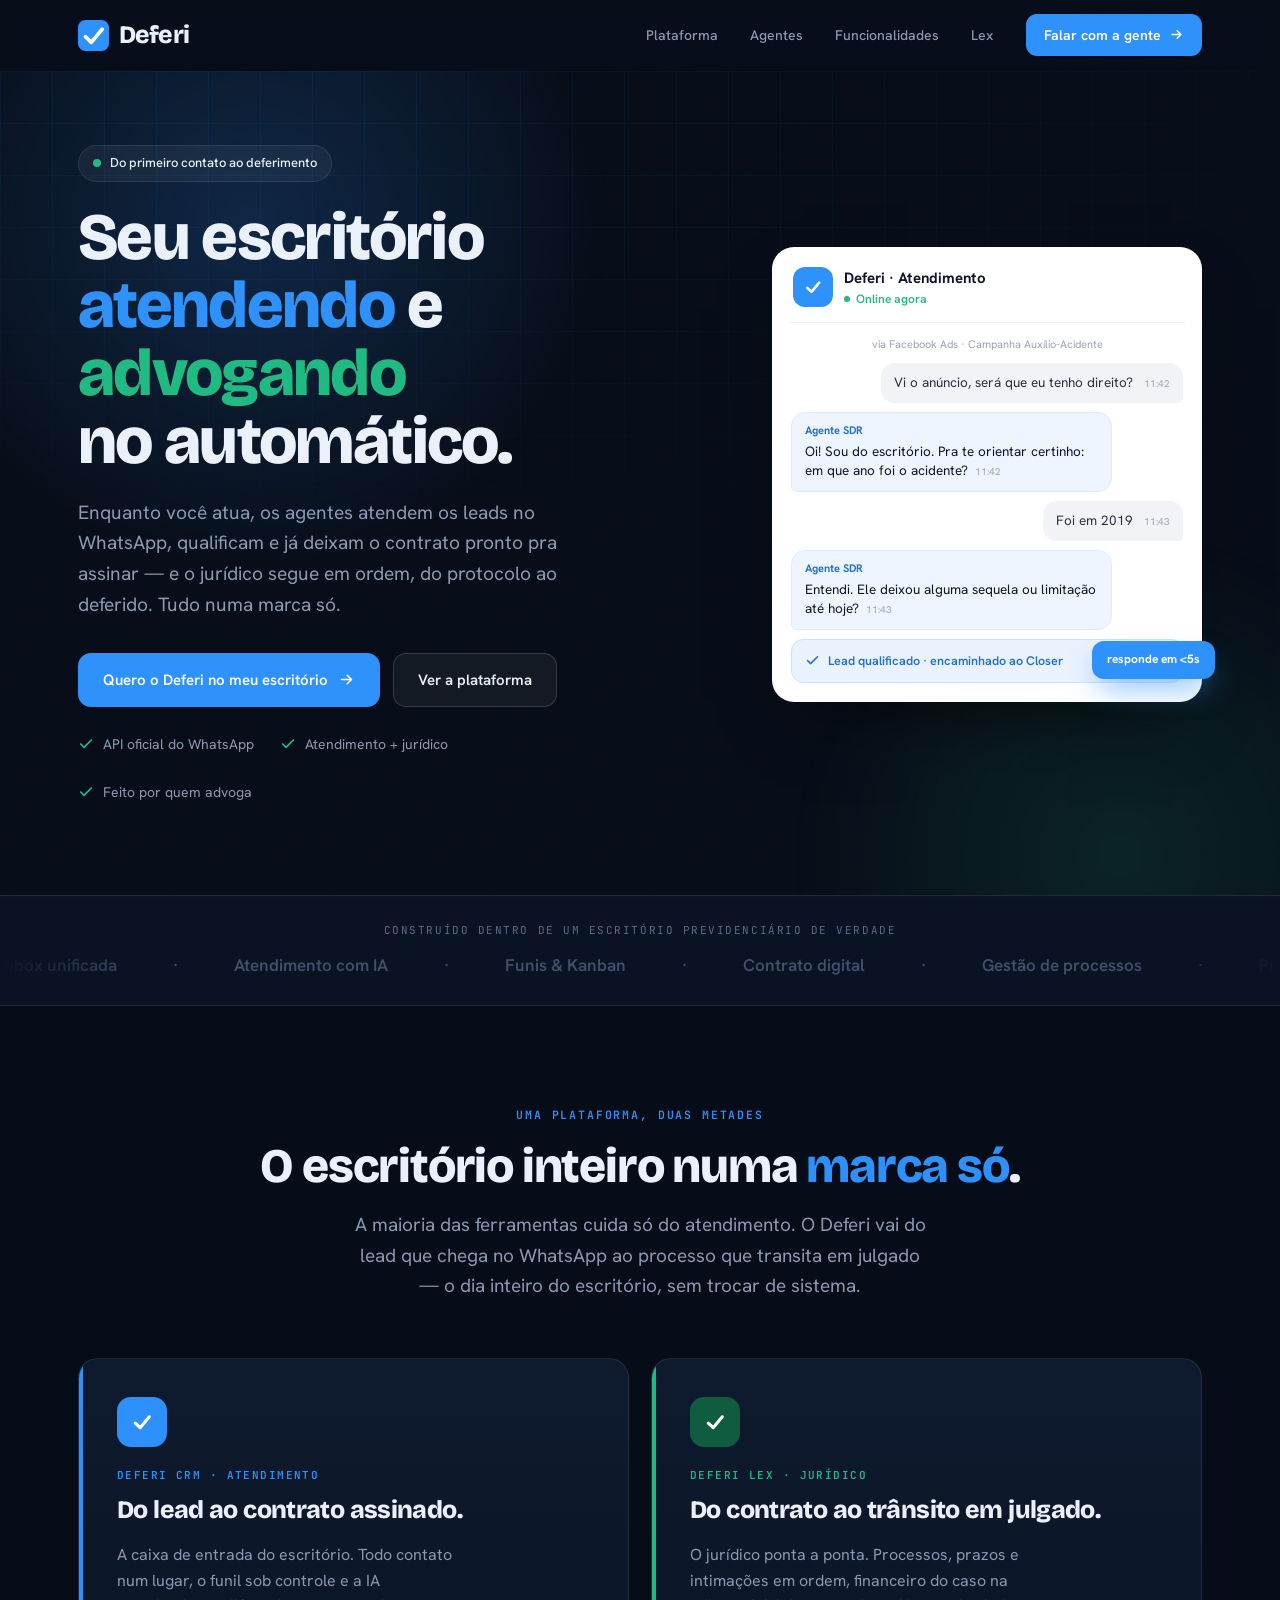
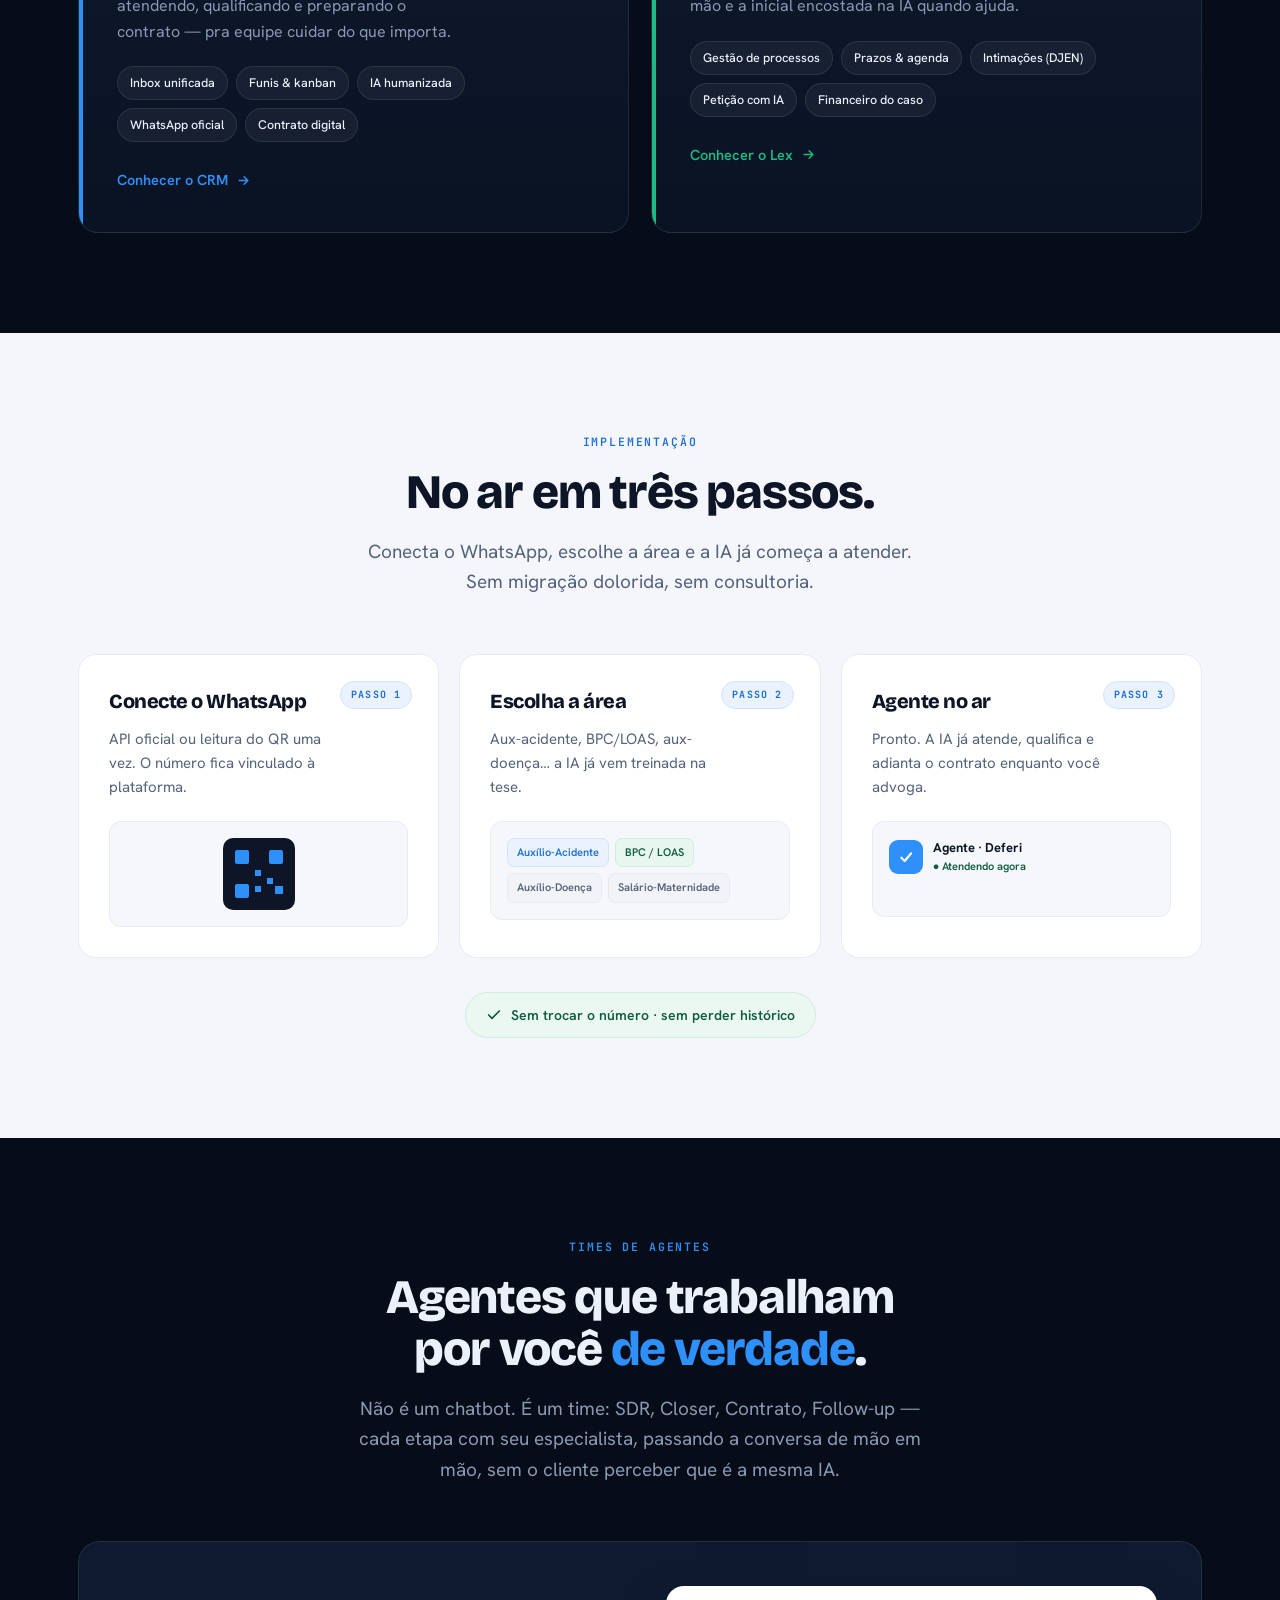
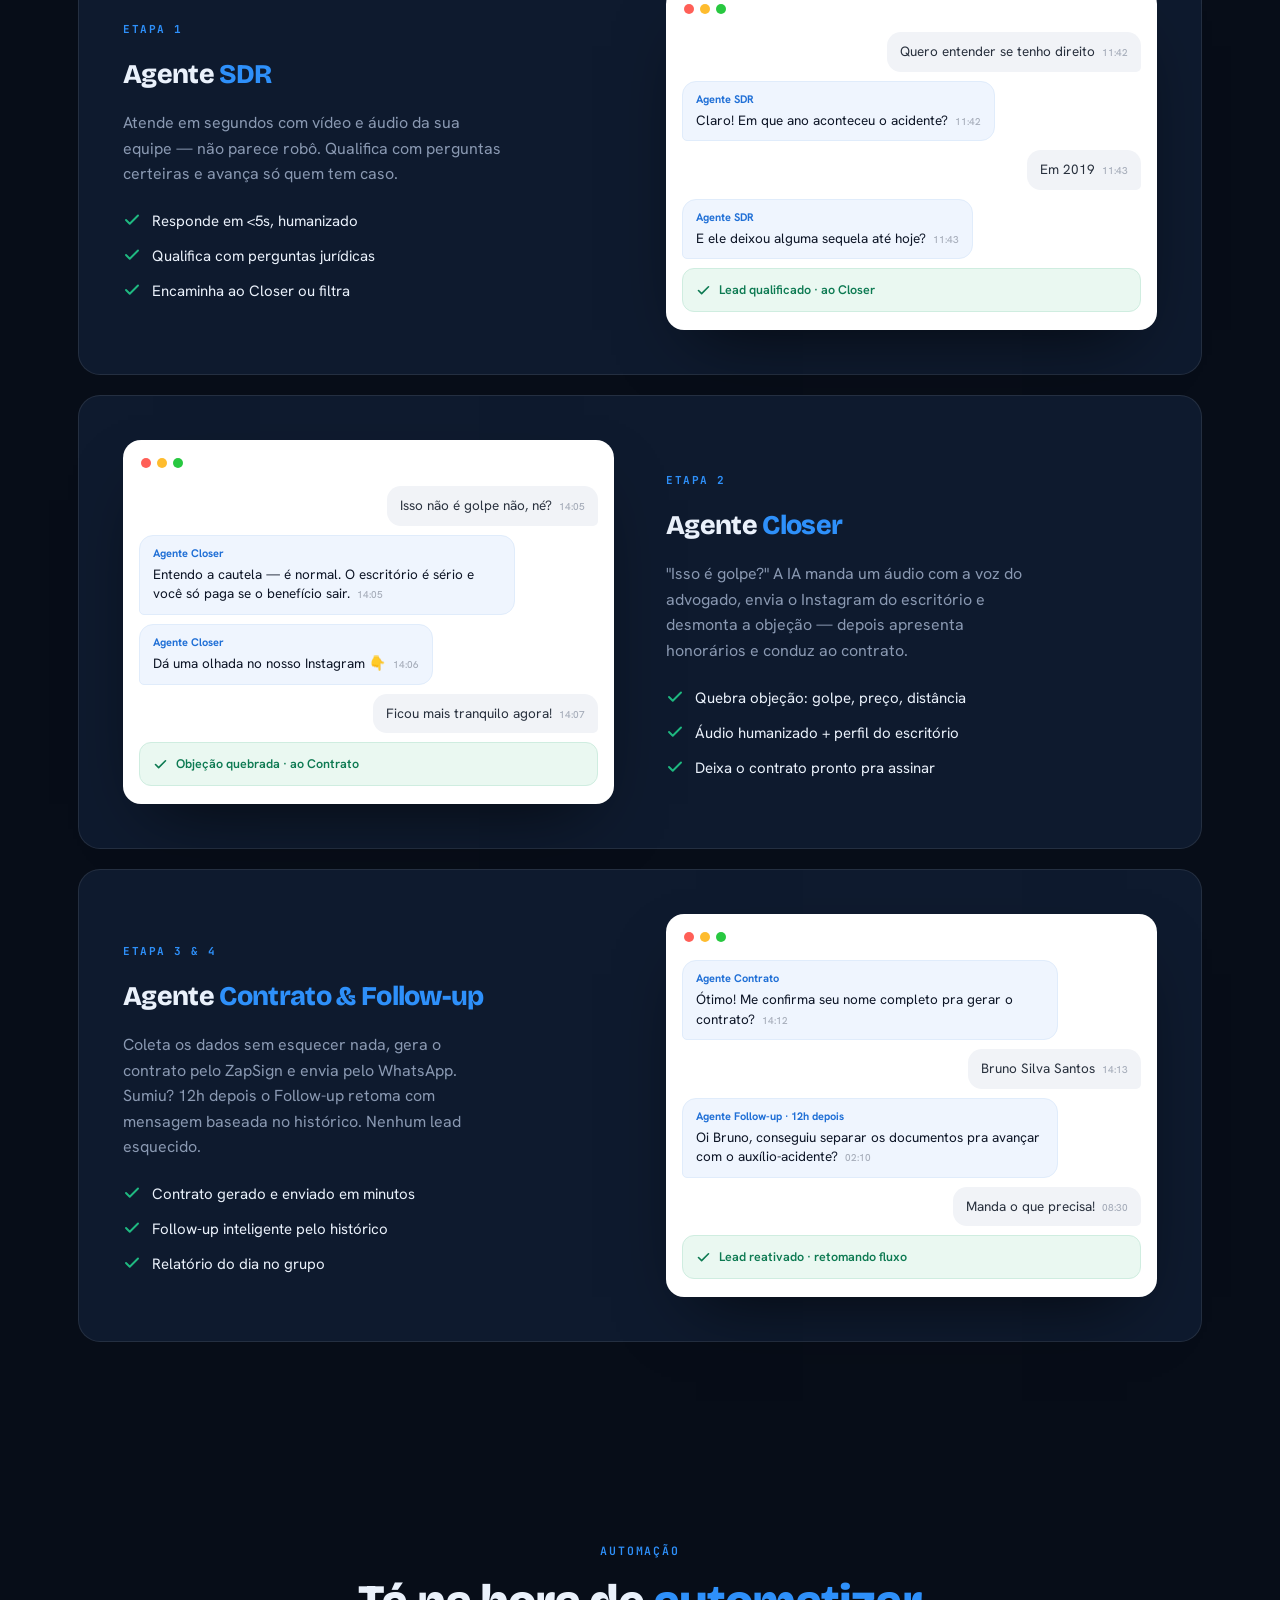
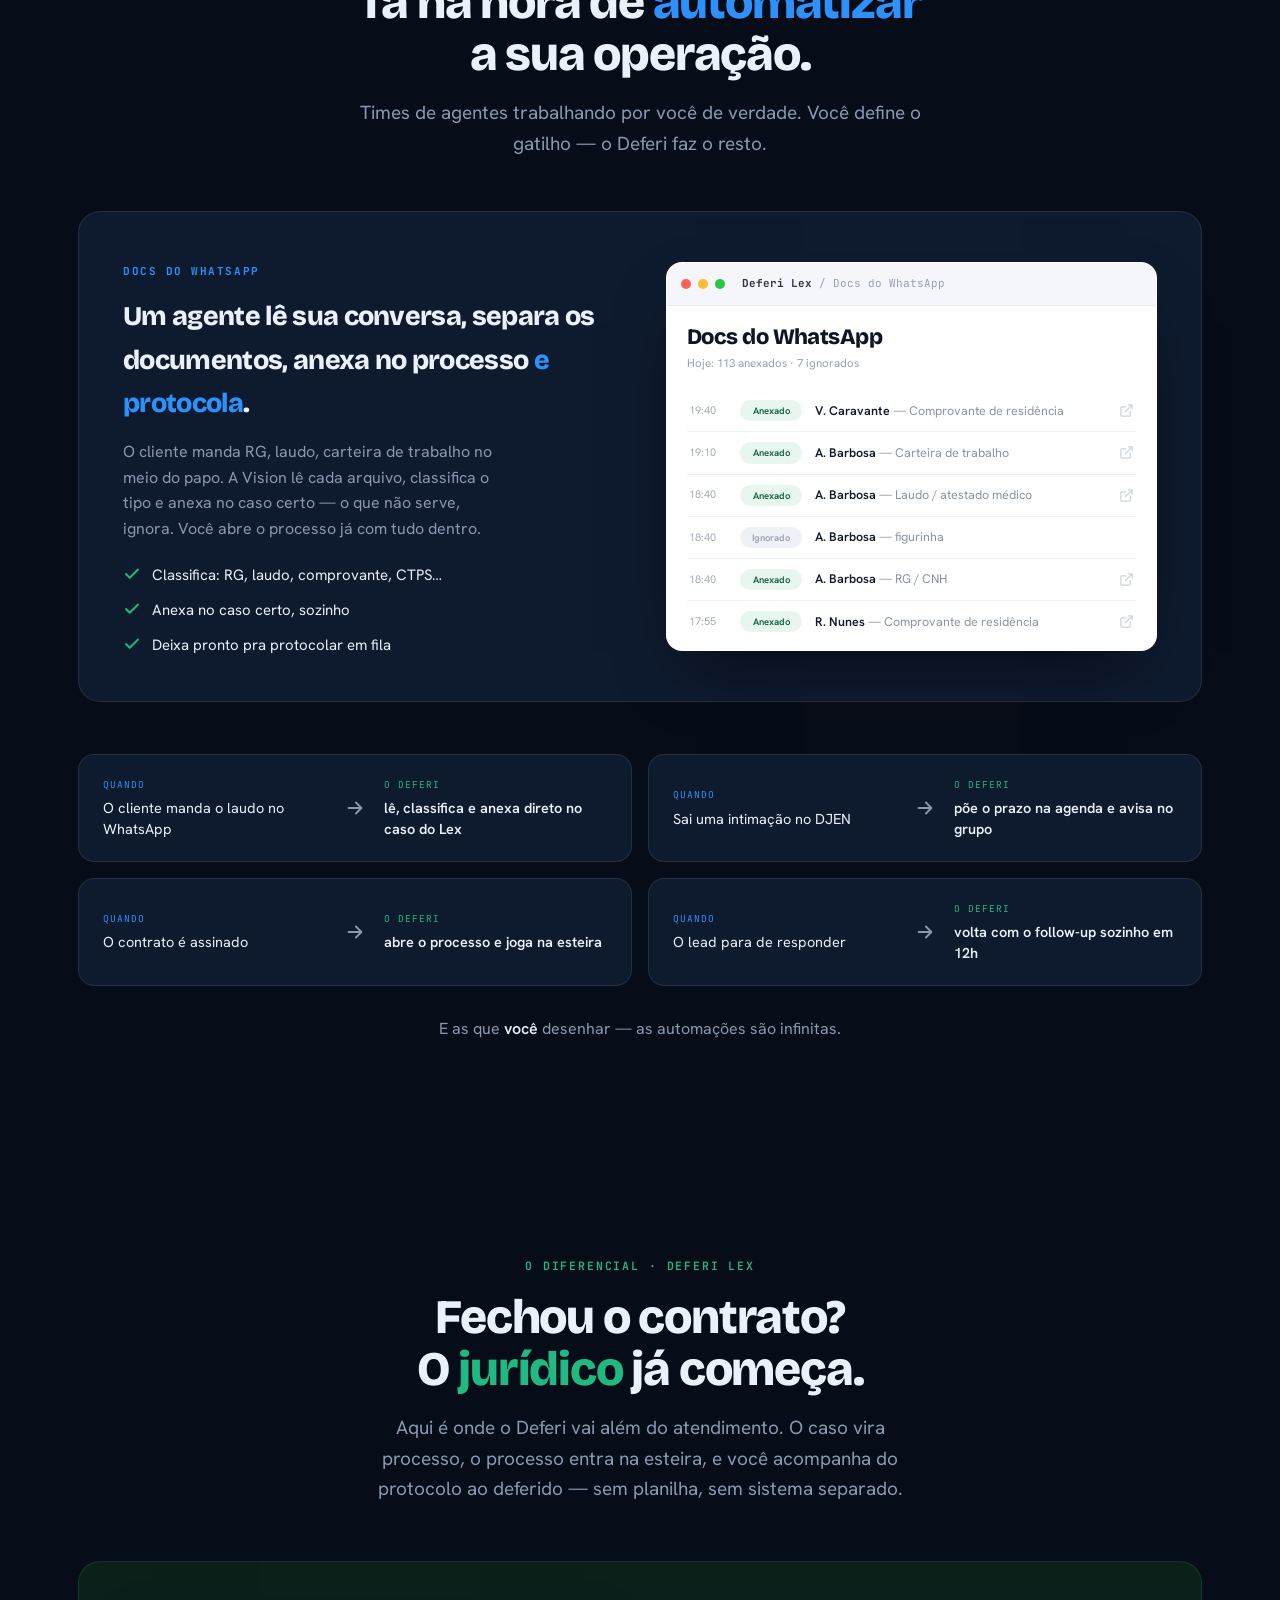
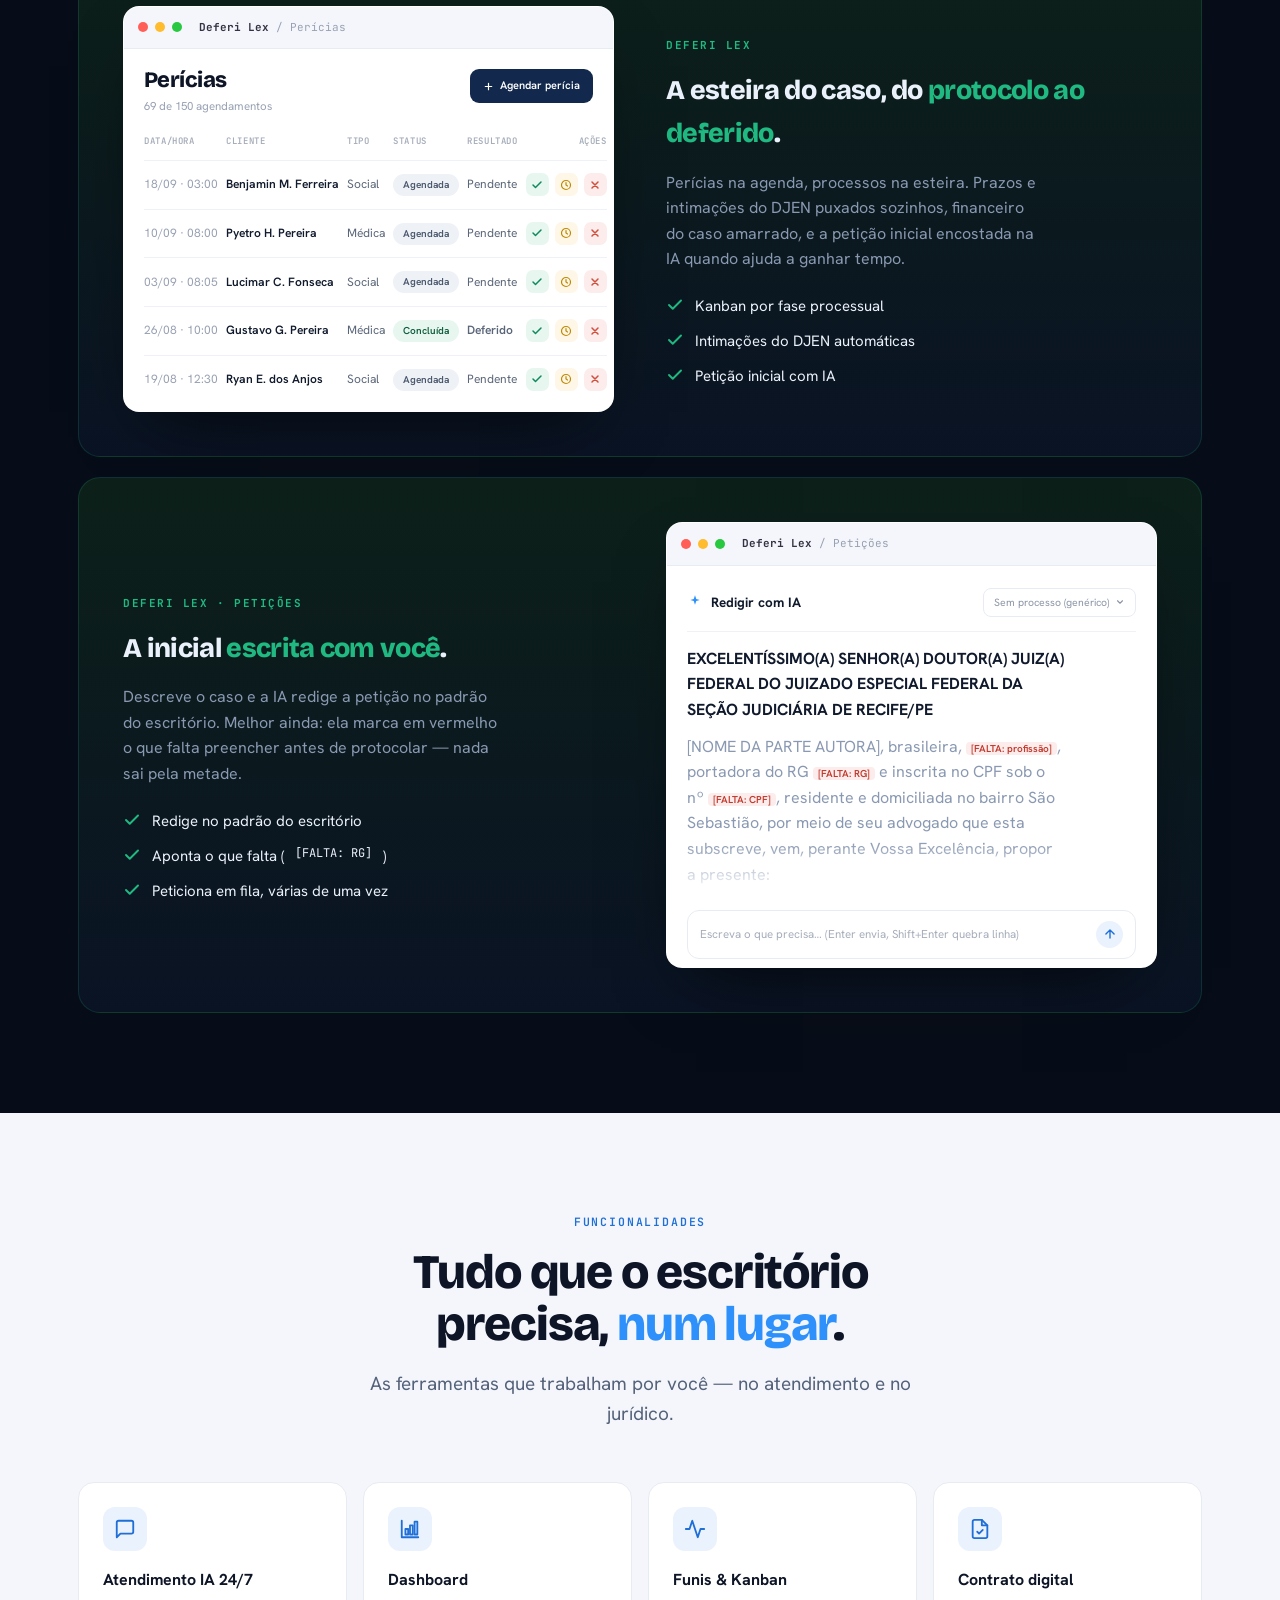
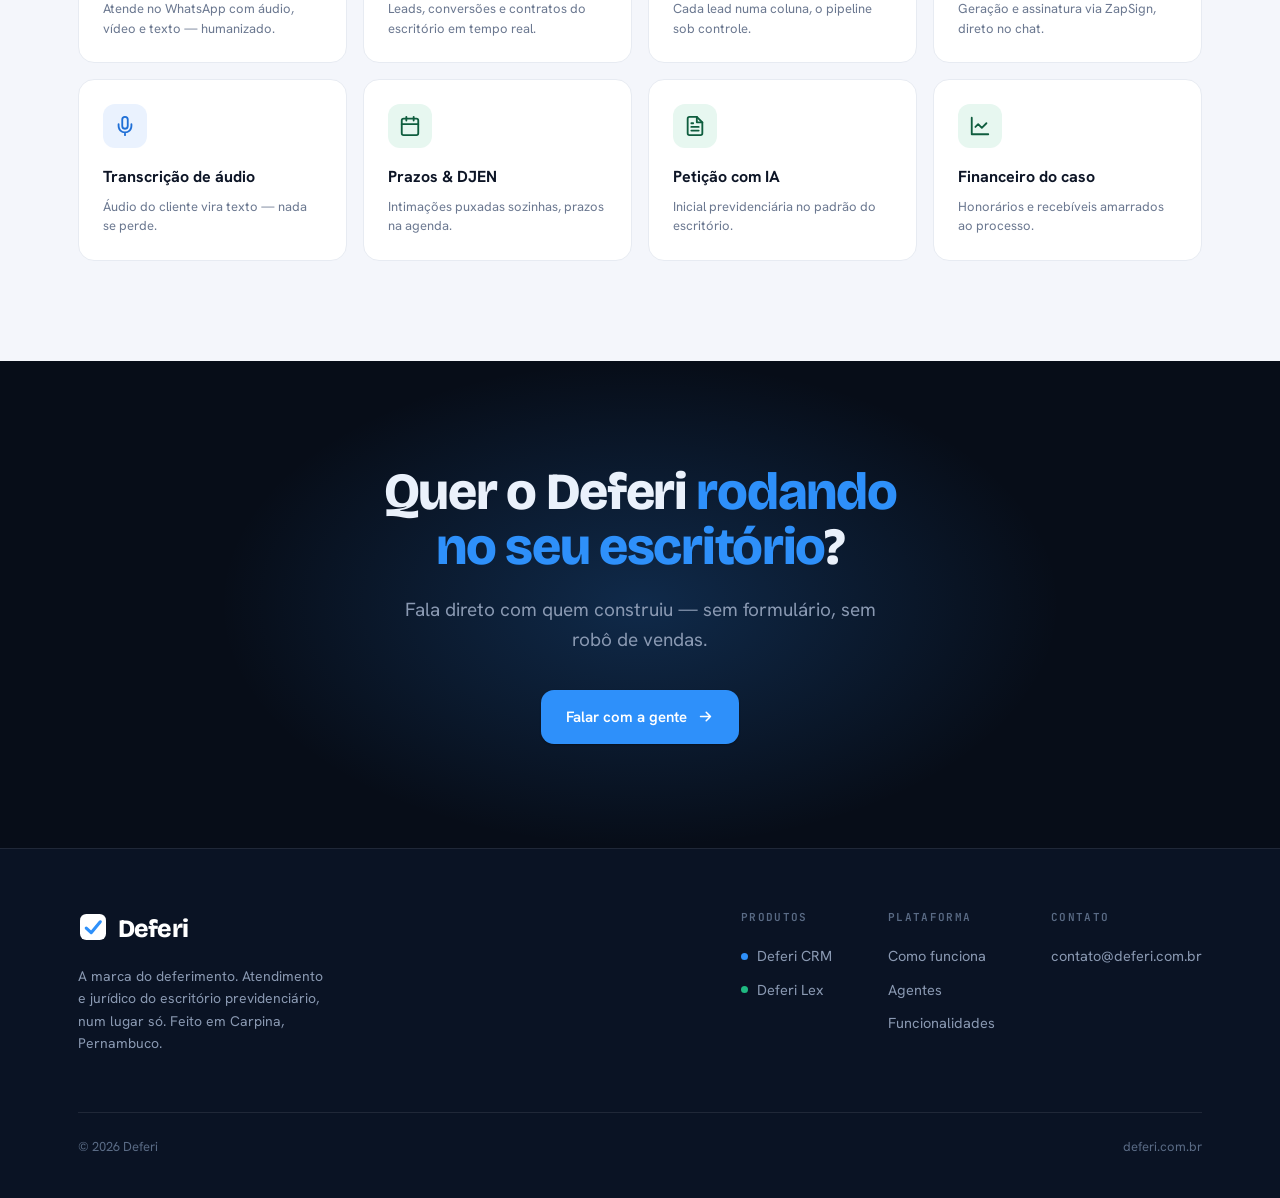
==== index.html @ bc927d0c "Vitrine institucional do produto Deferi (CRM + Lex) Landing dark de produto: hero com IA de atendime" ====
<!doctype html>
<html lang="pt-BR">
<head>
<meta charset="utf-8">
<meta name="viewport" content="width=device-width, initial-scale=1">
<title>Deferi — atendimento e jurídico do escritório previdenciário, num lugar só</title>
<meta name="description" content="Deferi é a plataforma que atende seus leads no WhatsApp com IA e conduz o jurídico do escritório previdenciário — do primeiro contato ao deferimento. CRM + Lex numa marca só.">
<link rel="icon" href="img/favicon.svg">
<meta property="og:title" content="Deferi">
<meta property="og:description" content="Do primeiro contato ao deferimento, num lugar só.">
<meta name="theme-color" content="#070D18">
<link rel="preconnect" href="https://fonts.googleapis.com">
<link rel="preconnect" href="https://fonts.gstatic.com" crossorigin>
<link href="https://fonts.googleapis.com/css2?family=Bricolage+Grotesque:opsz,wght@12..96,600;12..96,700;12..96,800&family=Hanken+Grotesk:wght@400;450;500;600;700&family=JetBrains+Mono:wght@500;600&display=swap" rel="stylesheet">
<style>
  :root{
    --bg:#070D18; --bg2:#0A1324; --panel:#0E1A2E; --panel2:#13223B;
    --line:rgba(255,255,255,.09); --line2:rgba(255,255,255,.14);
    --ink:#EAF1FB; --mut:#8A99B2; --faint:#5A6B85;
    --blue:#2E90FA; --blue-d:#1F6FD6; --navy:#12294D;
    --green:#1FB981; --green-d:#0F5D3E; --spark:#E0894A;
    --paper:#F4F6FB; --white:#FFFFFF;
    --mono:"JetBrains Mono",ui-monospace,"SF Mono",Menlo,monospace;
    --sans:"Hanken Grotesk",-apple-system,BlinkMacSystemFont,"Segoe UI",sans-serif;
    --display:"Bricolage Grotesque","Hanken Grotesk",-apple-system,sans-serif;
    --maxw:1180px; --ease:cubic-bezier(.2,.7,.2,1);
    --shadow:0 30px 70px -30px rgba(0,0,0,.7);
    color-scheme:dark;
  }
  *{box-sizing:border-box}
  html{-webkit-text-size-adjust:100%;scroll-behavior:smooth;overflow-x:hidden}
  body{margin:0;overflow-x:hidden;background:var(--bg);color:var(--ink);
    font-family:var(--sans);font-size:17px;line-height:1.6;
    -webkit-font-smoothing:antialiased;text-rendering:optimizeLegibility;
    font-feature-settings:"cv05" 1,"ss01" 1,"liga" 1,"calt" 1;}
  ::selection{background:var(--blue);color:#fff}
  :focus-visible{outline:2px solid var(--blue);outline-offset:3px;border-radius:6px}
  body::after{content:"";position:fixed;inset:0;z-index:9999;pointer-events:none;opacity:.05;mix-blend-mode:overlay;
    background-image:url("data:image/svg+xml,%3Csvg xmlns='http://www.w3.org/2000/svg' width='160' height='160'%3E%3Cfilter id='n'%3E%3CfeTurbulence type='fractalNoise' baseFrequency='.85' numOctaves='2' stitchTiles='stitch'/%3E%3C/filter%3E%3Crect width='100%25' height='100%25' filter='url(%23n)'/%3E%3C/svg%3E")}
  a{color:inherit;text-decoration:none}
  img,svg{display:block;max-width:100%}
  .wrap{max-width:var(--maxw);margin:0 auto;padding:0 28px}
  .eyebrow{font-family:var(--mono);font-size:11.5px;font-weight:600;letter-spacing:.16em;
    text-transform:uppercase;color:var(--blue);display:block}
  h1,h2,h3{font-family:var(--display);letter-spacing:-.025em;font-weight:800;margin:0}

  /* ---- NAV ---- */
  header{position:sticky;top:0;z-index:100;
    background:rgba(7,13,24,.72);backdrop-filter:saturate(1.6) blur(16px);
    -webkit-backdrop-filter:saturate(1.6) blur(16px);
    border-bottom:1px solid transparent;transition:border-color .3s,background .3s}
  header.scrolled{border-bottom-color:var(--line);background:rgba(7,13,24,.9)}
  .nav{display:flex;align-items:center;justify-content:space-between;height:70px;gap:20px}
  .brand-ico svg{width:100%;height:100%;display:block}
  .nav-mid{display:flex;gap:6px;margin-left:auto}
  .nav-mid a{font-size:14px;font-weight:500;color:var(--mut);padding:8px 13px;border-radius:9px;
    transition:color .2s,background .2s}
  .nav-mid a:hover{color:var(--ink);background:rgba(255,255,255,.05)}
  .nav-cta{display:inline-flex;align-items:center;gap:8px;font-size:14px;font-weight:600;
    padding:10px 18px;border-radius:11px;background:var(--blue);color:#fff;
    box-shadow:0 1px 2px rgba(0,0,0,.3);transition:transform .25s var(--ease),box-shadow .25s}
  .nav-cta:hover{transform:translateY(-1px);box-shadow:0 12px 26px -10px rgba(46,144,250,.7)}
  .dot{width:7px;height:7px;border-radius:50%;display:inline-block;flex:none}
  .dot.b{background:var(--blue)}.dot.g{background:var(--green)}
  @media(max-width:900px){.nav-mid{display:none}}

  /* ---- buttons ---- */
  .btn{display:inline-flex;align-items:center;justify-content:center;gap:10px;font-weight:600;
    font-size:15px;padding:14px 24px;border-radius:13px;transition:transform .25s var(--ease),box-shadow .25s,background .2s,border-color .2s;cursor:pointer;border:1px solid transparent}
  .btn .arw{transition:transform .25s var(--ease)}
  .btn:hover .arw{transform:translateX(5px)}
  .btn-primary{background:var(--blue);color:#fff;box-shadow:0 1px 2px rgba(0,0,0,.3)}
  .btn-primary:hover{transform:translateY(-2px);box-shadow:0 18px 38px -12px rgba(46,144,250,.7)}
  .btn-ghost{background:rgba(255,255,255,.05);color:var(--ink);border-color:var(--line2)}
  .btn-ghost:hover{background:rgba(255,255,255,.09)}
  .ticks{display:flex;gap:26px;flex-wrap:wrap;margin-top:26px}
  .tick{display:inline-flex;align-items:center;gap:9px;font-size:14px;color:var(--mut)}
  .tick svg{width:16px;height:16px;color:var(--green);flex:none}

  /* ---- HERO ---- */
  .hero{position:relative;overflow:hidden;padding:74px 0 92px}
  .hero-bg{position:absolute;inset:0;z-index:0;pointer-events:none}
  .hero-bg .grid{position:absolute;inset:0;
    background-image:linear-gradient(rgba(46,144,250,.06) 1px,transparent 1px),linear-gradient(90deg,rgba(46,144,250,.06) 1px,transparent 1px);
    background-size:52px 52px;-webkit-mask-image:radial-gradient(120% 90% at 30% 0%,#000 20%,transparent 72%);mask-image:radial-gradient(120% 90% at 30% 0%,#000 20%,transparent 72%)}
  .hero-bg .glow{position:absolute;top:-260px;left:-160px;width:820px;height:820px;border-radius:50%;
    background:radial-gradient(circle,rgba(46,144,250,.20),transparent 62%);filter:blur(6px)}
  .hero-bg .glow2{position:absolute;bottom:-320px;right:-200px;width:720px;height:720px;border-radius:50%;
    background:radial-gradient(circle,rgba(31,185,129,.13),transparent 64%);filter:blur(10px)}
  .hero-in{position:relative;z-index:1;display:grid;grid-template-columns:1.02fr .98fr;gap:56px;align-items:center}
  .badge{display:inline-flex;align-items:center;gap:9px;font-size:13px;font-weight:500;color:var(--ink);
    background:rgba(255,255,255,.05);border:1px solid var(--line);padding:7px 14px;border-radius:999px}
  .badge .pulse{width:8px;height:8px;border-radius:50%;background:var(--green);box-shadow:0 0 0 0 rgba(31,185,129,.6);animation:pulse 2.4s infinite}
  @keyframes pulse{0%{box-shadow:0 0 0 0 rgba(31,185,129,.5)}70%{box-shadow:0 0 0 9px rgba(31,185,129,0)}100%{box-shadow:0 0 0 0 rgba(31,185,129,0)}}
  .hero h1{font-size:clamp(40px,5.6vw,66px);line-height:1.03;margin:22px 0 0;text-wrap:balance}
  .hero h1 .b{color:var(--blue)}
  .hero h1 .g{color:var(--green)}
  .brand{display:flex;align-items:center;gap:10px}
  .brand-ico{width:31px;height:31px;flex:none}
  .brand-wm{font-family:var(--display);font-weight:800;font-size:25px;letter-spacing:-.035em;color:var(--ink)}
  .hero .lead{margin:22px 0 0;font-size:clamp(17px,1.5vw,20px);color:var(--mut);max-width:44ch;line-height:1.6}
  .hero-actions{display:flex;gap:13px;flex-wrap:wrap;margin-top:32px}

  /* ---- chat mockup ---- */
  .phone{position:relative;background:var(--white);border-radius:22px;box-shadow:var(--shadow);
    padding:18px 16px 16px;color:#0d1526;max-width:430px;margin-left:auto;
    border:1px solid rgba(255,255,255,.6)}
  .phone .ph-head{display:flex;align-items:center;gap:11px;padding:0 4px 13px;border-bottom:1px solid #EDF0F5}
  .ph-av{width:40px;height:40px;border-radius:12px;flex:none;display:grid;place-items:center;
    background:var(--blue)}
  .ph-av svg{width:22px;height:22px}
  .ph-name{font-weight:700;font-size:15px}
  .ph-status{font-size:12px;color:var(--green);font-weight:600;display:flex;align-items:center;gap:6px}
  .ph-status .dot{width:6px;height:6px;background:var(--green)}
  .ph-src{text-align:center;font-size:11px;color:#98a1b2;margin:13px 0 4px}
  .msgs{display:flex;flex-direction:column;gap:9px;padding:6px 2px 2px}
  .b-in,.b-out{max-width:82%;padding:10px 13px;border-radius:14px;font-size:13.5px;line-height:1.45}
  .b-in{align-self:flex-start;background:#EFF5FE;border:1px solid #E0ECFB;border-bottom-left-radius:5px}
  .b-out{align-self:flex-end;background:#F1F3F7;border-bottom-right-radius:5px;color:#28303d}
  .b-in .who{font-size:11px;font-weight:700;color:var(--blue-d);display:block;margin-bottom:3px}
  .b-time{font-size:10px;color:#a6adba;margin-left:7px;font-weight:500}
  .b-flag{align-self:stretch;background:#EAF8F1;border:1px solid #CFEDE0;border-radius:12px;
    padding:11px 13px;font-size:12.5px;color:#0d7a52;font-weight:600;display:flex;align-items:center;gap:8px}
  .b-flag.blue{background:#EAF2FE;border-color:#CFE1FB;color:var(--blue-d)}
  .b-badge{position:absolute;right:-14px;bottom:22px;background:var(--blue);color:#fff;
    font-size:12px;font-weight:700;padding:9px 15px;border-radius:12px;box-shadow:0 14px 30px -8px rgba(46,144,250,.7)}

  /* ---- proof marquee ---- */
  .proof{border-top:1px solid var(--line);border-bottom:1px solid var(--line);background:var(--bg2)}
  .proof .cap{text-align:center;font-family:var(--mono);font-size:11px;letter-spacing:.14em;
    text-transform:uppercase;color:var(--faint);padding:26px 0 4px}
  .marq{overflow:hidden;padding:8px 0 26px;-webkit-mask-image:linear-gradient(90deg,transparent,#000 12%,#000 88%,transparent);mask-image:linear-gradient(90deg,transparent,#000 12%,#000 88%,transparent)}
  .marq-in{display:flex;gap:56px;white-space:nowrap;width:max-content;animation:marq 34s linear infinite}
  .marq-in span{font-size:17px;font-weight:600;color:#42506a}
  @keyframes marq{to{transform:translateX(-50%)}}
  @media(prefers-reduced-motion:reduce){.marq-in{animation:none}}

  /* ---- sections ---- */
  section{position:relative}
  .sec{padding:100px 0}
  .sec-head{text-align:center;max-width:760px;margin:0 auto}
  .sec-head h2{font-size:clamp(30px,4.2vw,48px);line-height:1.08;margin:16px 0 0;text-wrap:balance}
  .sec-head h2 .b{color:var(--blue)}.sec-head h2 .g{color:var(--green)}
  .sec-head p{color:var(--mut);font-size:19px;margin:18px auto 0;max-width:52ch}
  .light{background:var(--paper);color:#0d1526}
  .light .eyebrow{color:var(--blue-d)}
  .light .sec-head p{color:#54627a}

  /* two halves */
  .halves{display:grid;grid-template-columns:1fr 1fr;gap:22px;margin-top:56px}
  .half{position:relative;border-radius:20px;padding:38px;overflow:hidden;border:1px solid var(--line);
    background:linear-gradient(180deg,var(--panel),var(--bg2));transition:transform .3s var(--ease),border-color .3s}
  .half:hover{transform:translateY(-4px);border-color:var(--line2)}
  .half::before{content:"";position:absolute;inset:0 auto 0 0;width:4px}
  .half.crm::before{background:var(--blue)}.half.lex::before{background:var(--green)}
  .half .hicon{width:50px;height:50px;border-radius:14px;display:grid;place-items:center}
  .half.crm .hicon{background:var(--blue)}.half.lex .hicon{background:var(--green-d)}
  .half .hicon svg{width:26px;height:26px}
  .half .tag{font-family:var(--mono);font-size:11px;font-weight:600;letter-spacing:.13em;text-transform:uppercase;margin-top:20px;display:block}
  .half.crm .tag{color:var(--blue)}.half.lex .tag{color:var(--green)}
  .half h3{font-size:25px;margin:6px 0 0}
  .half p{color:var(--mut);font-size:16px;margin:12px 0 0;max-width:38ch}
  .half ul{list-style:none;margin:22px 0 0;padding:0;display:flex;flex-wrap:wrap;gap:8px}
  .half li{font-size:12.5px;font-weight:500;color:var(--ink);background:rgba(255,255,255,.05);
    border:1px solid var(--line);padding:6px 12px;border-radius:999px}
  .half .go{margin-top:26px;display:inline-flex;align-items:center;gap:8px;font-weight:600;font-size:14.5px}
  .half.crm .go{color:var(--blue)}.half.lex .go{color:var(--green)}
  .half .go .arw{transition:transform .25s var(--ease)}
  .half:hover .go .arw{transform:translateX(5px)}

  /* steps */
  .steps{display:grid;grid-template-columns:repeat(3,1fr);gap:20px;margin-top:56px}
  .step{background:var(--white);border:1px solid #E7EBF2;border-radius:18px;padding:30px;position:relative;
    transition:transform .3s var(--ease),box-shadow .3s}
  .step:hover{transform:translateY(-4px);box-shadow:0 26px 50px -30px rgba(13,21,38,.35)}
  .step .pass{position:absolute;top:26px;right:26px;font-family:var(--mono);font-size:10px;font-weight:700;
    letter-spacing:.12em;color:var(--blue-d);background:#EAF2FE;border:1px solid #D3E4FB;padding:5px 10px;border-radius:999px}
  .step h3{font-size:20px;color:#0d1526}
  .step p{color:#54627a;font-size:15px;margin:10px 0 0;max-width:30ch}
  .step .mini{margin-top:22px;background:#F5F7FB;border:1px solid #E7EBF2;border-radius:12px;padding:16px;min-height:96px}
  .impl-note{display:flex;justify-content:center;margin-top:34px}
  .impl-note span{display:inline-flex;align-items:center;gap:9px;font-size:14px;font-weight:600;color:var(--green-d);
    background:#EAF8F1;border:1px solid #CFEDE0;padding:11px 20px;border-radius:999px}

  /* agent flow */
  .flow{display:flex;flex-direction:column;gap:20px;margin-top:56px}
  .agent{display:grid;grid-template-columns:1fr 1fr;gap:52px;align-items:center;
    background:var(--panel);border:1px solid var(--line);border-radius:22px;padding:44px}
  .agent.rev{direction:rtl}.agent.rev>*{direction:ltr}
  .agent .step-e{font-family:var(--mono);font-size:11px;font-weight:700;letter-spacing:.14em;color:var(--blue);text-transform:uppercase}
  .agent h3{font-size:27px;margin:12px 0 0}.agent h3 .b{color:var(--blue)}
  .agent p{color:var(--mut);font-size:16px;margin:14px 0 0;line-height:1.6;max-width:42ch}
  .agent .checks{list-style:none;margin:22px 0 0;padding:0;display:flex;flex-direction:column;gap:11px}
  .agent .checks li{display:flex;align-items:flex-start;gap:11px;font-size:15px;color:var(--ink)}
  .agent .checks svg{width:18px;height:18px;color:var(--green);flex:none;margin-top:2px}
  .mock{background:var(--white);border-radius:18px;padding:16px 14px;box-shadow:var(--shadow);color:#0d1526}
  .mock .mk-top{display:flex;gap:6px;padding:2px 4px 12px}
  .mock .mk-top i{width:10px;height:10px;border-radius:50%;display:block}
  .mock .mk-top i:nth-child(1){background:#ff5f57}.mock .mk-top i:nth-child(2){background:#febc2e}.mock .mk-top i:nth-child(3){background:#28c840}

  /* lex mock */
  .lexrow .agent{background:linear-gradient(180deg,#0c2019,#0A1324);border-color:rgba(31,185,129,.18)}
  .lexrow .step-e{color:var(--green)}
  .lexrow h3 .b{color:var(--green)}
  /* Lex app-window mockup (tela real de Perícias) */
  .appwin{background:#fff;border-radius:16px;box-shadow:var(--shadow);overflow:hidden;color:#0d1526;border:1px solid rgba(255,255,255,.55)}
  .aw-bar{display:flex;align-items:center;gap:7px;padding:12px 14px;background:#F4F6FB;border-bottom:1px solid #E7EBF2}
  .aw-bar i{width:10px;height:10px;border-radius:50%;display:block}
  .aw-bar i:nth-child(1){background:#ff5f57}.aw-bar i:nth-child(2){background:#febc2e}.aw-bar i:nth-child(3){background:#28c840}
  .aw-crumb{margin-left:10px;font-size:11px;color:#98a1b2;font-family:var(--mono)}
  .aw-crumb b{color:#334}
  .aw-body{padding:20px 20px 8px}
  .aw-head{display:flex;align-items:flex-start;justify-content:space-between;gap:12px;margin-bottom:18px}
  .aw-title{font-family:var(--display);font-size:22px;font-weight:800;letter-spacing:-.025em;line-height:1}
  .aw-sub{font-size:11.5px;color:#98a1b2;margin-top:6px}
  .aw-btn{font-size:11px;font-weight:600;color:#fff;background:var(--navy);padding:8px 13px;border-radius:9px;display:inline-flex;align-items:center;gap:6px;white-space:nowrap}
  .aw-tbl{width:100%;border-collapse:collapse;font-size:12px}
  .aw-tbl th{text-align:left;font-size:9px;font-weight:600;letter-spacing:.07em;text-transform:uppercase;color:#a6adba;padding:0 8px 12px 0;font-family:var(--mono)}
  .aw-tbl th:last-child,.aw-tbl td:last-child{text-align:right;padding-right:0}
  .aw-tbl td{padding:12px 8px 12px 0;border-top:1px solid #EEF1F6;color:#5a6678;vertical-align:middle;white-space:nowrap}
  .aw-tbl .nm{font-weight:600;color:#101a2c}
  .aw-tbl .dt{color:#98a1b2;font-variant-numeric:tabular-nums}
  .pill{display:inline-block;font-size:10px;font-weight:600;padding:3px 10px;border-radius:999px}
  .pill.ag{background:#EEF1F6;color:#48566b}
  .pill.df{background:#E7F7F0;color:#0F5D3E}
  .res-p{color:#a6adba}.res-d{color:#0F5D3E;font-weight:600}
  .aw-acts{display:inline-flex;gap:6px;justify-content:flex-end}
  .aw-acts b{width:23px;height:23px;border-radius:7px;display:grid;place-items:center}
  .aw-acts .ok{background:#E7F7F0;color:#0F8A5E}.aw-acts .wt{background:#FEF6E7;color:#C08A00}.aw-acts .no{background:#FDECEC;color:#D0503E}
  .aw-acts b svg{width:12px;height:12px}
  @media(max-width:1080px){.aw-res{display:none}}
  /* petição "Redigir com IA" */
  .pet-head{display:flex;align-items:center;justify-content:space-between;gap:10px;padding:2px 0 14px;border-bottom:1px solid #EEF1F6;margin-bottom:14px}
  .pet-ai{display:inline-flex;align-items:center;gap:8px;font-weight:700;font-size:13.5px;color:#101a2c}
  .pet-ai .spark{color:var(--blue);width:16px;height:16px}
  .pet-sel{font-size:10.5px;color:#8a94a6;border:1px solid #E7EBF2;border-radius:8px;padding:5px 10px;display:inline-flex;gap:6px;align-items:center;white-space:nowrap}
  .pet-doc{font-size:11px;line-height:1.72;color:#48566b;max-height:250px;overflow:hidden;
    -webkit-mask-image:linear-gradient(#000 78%,transparent);mask-image:linear-gradient(#000 78%,transparent)}
  .pet-doc p{margin:0 0 11px}
  .pet-doc .h{font-weight:700;color:#101a2c}
  .pet-doc .falta{background:#FDECEC;color:#C0392B;border-radius:4px;padding:0 5px;font-weight:600;font-size:10px}
  .pet-bar{margin-top:14px;display:flex;align-items:center;gap:8px;border:1px solid #E7EBF2;border-radius:12px;padding:10px 12px;color:#a6adba;font-size:11.5px}
  .pet-bar .send{margin-left:auto;width:27px;height:27px;border-radius:50%;background:#EAF2FE;display:grid;place-items:center;color:var(--blue-d)}
  .pet-bar .send svg{width:14px;height:14px}

  /* automação */
  .auto-grid{display:grid;grid-template-columns:1fr 1fr;gap:16px;margin-top:52px}
  .auto{display:flex;align-items:center;gap:18px;background:var(--panel);border:1px solid var(--line);
    border-radius:16px;padding:22px 24px;transition:transform .3s var(--ease),border-color .3s}
  .auto:hover{transform:translateY(-3px);border-color:var(--line2)}
  .auto .cell{flex:1;min-width:0}
  .auto .k{font-family:var(--mono);font-size:9.5px;letter-spacing:.11em;text-transform:uppercase;display:block;margin-bottom:6px}
  .auto .when .k{color:var(--blue)}
  .auto .then .k{color:var(--green)}
  .auto .cell p{margin:0;font-size:14.5px;line-height:1.4;color:var(--ink)}
  .auto .then p{font-weight:600}
  .auto .arw2{flex:none;color:var(--mut);width:22px;height:22px}
  .auto-more{text-align:center;margin-top:30px;font-size:16px;color:var(--mut)}
  .auto-more b{color:var(--ink);font-weight:600}
  /* Docs do WhatsApp ledger */
  .wa-list{display:flex;flex-direction:column;margin-top:4px}
  .wa-row{display:flex;align-items:center;gap:13px;padding:10px 2px;border-top:1px solid #EEF1F6;font-size:12.5px}
  .wa-row:first-child{border-top:0}
  .wa-time{color:#a6adba;font-variant-numeric:tabular-nums;font-size:11px;width:38px;flex:none}
  .wa-badge{font-size:9.5px;font-weight:600;padding:3px 9px;border-radius:999px;flex:none;width:62px;text-align:center}
  .wa-badge.on{background:#E7F7F0;color:#0F5D3E}
  .wa-badge.off{background:#EEF1F6;color:#98a1b2}
  .wa-doc{color:#8a94a6;overflow:hidden;text-overflow:ellipsis;white-space:nowrap;min-width:0}
  .wa-doc b{color:#101a2c;font-weight:600}
  .wa-ext{margin-left:auto;color:#cbd3de;flex:none;width:15px;height:15px}
  @media(max-width:760px){.auto-grid{grid-template-columns:1fr}.auto{flex-direction:column;align-items:stretch;gap:12px}.auto .arw2{transform:rotate(90deg);align-self:center}}

  /* features grid */
  .feat{display:grid;grid-template-columns:repeat(4,1fr);gap:16px;margin-top:52px}
  .fcard{background:var(--white);border:1px solid #E7EBF2;border-radius:16px;padding:24px;
    transition:transform .28s var(--ease),box-shadow .28s,border-color .28s}
  .fcard:hover{transform:translateY(-3px);border-color:#C9D8EF;box-shadow:0 22px 44px -28px rgba(13,21,38,.4)}
  .fcard .fi{width:44px;height:44px;border-radius:12px;background:#EAF2FE;display:grid;place-items:center;margin-bottom:16px}
  .fcard .fi svg{width:22px;height:22px;color:var(--blue-d)}
  .fcard.g .fi{background:#E7F7F0}.fcard.g .fi svg{color:var(--green-d)}
  .fcard h4{font-size:16px;color:#0d1526;margin:0}
  .fcard p{font-size:13px;color:#6b7890;margin:7px 0 0;line-height:1.5}
  @media(max-width:980px){.feat{grid-template-columns:repeat(2,1fr)}}

  /* CTA */
  .cta{position:relative;overflow:hidden;text-align:center;padding:104px 0}
  .cta .glow{position:absolute;top:50%;left:50%;transform:translate(-50%,-50%);width:900px;height:520px;
    background:radial-gradient(ellipse,rgba(46,144,250,.22),transparent 66%);pointer-events:none}
  .cta-in{position:relative;z-index:1;max-width:720px;margin:0 auto}
  .cta h2{font-size:clamp(32px,4.6vw,52px);line-height:1.06;text-wrap:balance}
  .cta h2 .b{color:var(--blue)}
  .cta p{color:var(--mut);font-size:19px;margin:20px auto 0;max-width:46ch}
  .cta .btn{margin-top:34px}

  /* footer */
  footer{background:var(--bg2);border-top:1px solid var(--line);padding:60px 0 40px;color:var(--mut)}
  .foot{display:flex;justify-content:space-between;gap:44px;flex-wrap:wrap}
  .foot .fl svg{height:26px}
  .foot .fnote{font-size:14px;line-height:1.6;max-width:32ch;margin-top:16px}
  .foot-cols{display:flex;gap:56px;flex-wrap:wrap}
  .fcol h4{font-family:var(--mono);font-size:11px;letter-spacing:.12em;text-transform:uppercase;color:var(--faint);margin:0 0 13px;font-weight:600}
  .fcol a{display:flex;align-items:center;gap:9px;font-size:14.5px;color:var(--mut);padding:5px 0;transition:color .2s}
  .fcol a:hover{color:var(--ink)}
  .foot-bot{margin-top:44px;padding-top:24px;border-top:1px solid var(--line);
    display:flex;justify-content:space-between;gap:16px;flex-wrap:wrap;font-size:13px;color:var(--faint)}

  /* reveal */
  .js .reveal{opacity:0;transform:translateY(20px);transition:opacity .7s var(--ease),transform .7s var(--ease)}
  .js .reveal.in{opacity:1;transform:none}
  @media(prefers-reduced-motion:reduce){.js .reveal{opacity:1!important;transform:none!important}html{scroll-behavior:auto}}

  @media(max-width:920px){
    .hero-in{grid-template-columns:1fr;gap:44px}
    .phone{margin:0 auto}
    .halves{grid-template-columns:1fr}
    .steps{grid-template-columns:1fr}
    .agent{grid-template-columns:1fr;gap:30px;padding:32px}
    .agent.rev{direction:ltr}
    .lex-col{grid-template-columns:1fr}
  }
  @media(max-width:560px){
    body{font-size:16px}
    .wrap{padding:0 20px}
    .sec{padding:72px 0}
    .hero{padding:52px 0 68px}
    .hero-actions .btn{width:100%}
    .b-badge{right:8px}
  }
</style>
</head>
<body>
<header id="top">
  <div class="wrap nav">
    <a class="brand" href="#top" aria-label="Deferi">
      <span class="brand-ico"><svg viewBox="0 0 100 100" aria-hidden="true"><rect width="100" height="100" rx="24" fill="#2E90FA"/><path d="M24 54 L43 72 L78 30" fill="none" stroke="#fff" stroke-width="12" stroke-linecap="round" stroke-linejoin="round"/></svg></span>
      <span class="brand-wm">Deferi</span>
    </a>
    <nav class="nav-mid">
      <a href="#plataforma">Plataforma</a>
      <a href="#agentes">Agentes</a>
      <a href="#funcionalidades">Funcionalidades</a>
      <a href="https://lex.deferi.com.br">Lex</a>
    </nav>
    <a class="nav-cta" href="#contato">Falar com a gente
      <svg class="arw" width="15" height="15" viewBox="0 0 24 24" fill="none" stroke="currentColor" stroke-width="2.4" stroke-linecap="round" stroke-linejoin="round"><path d="M5 12h14M13 6l6 6-6 6"/></svg>
    </a>
  </div>
</header>

<main>
  <!-- HERO -->
  <section class="hero">
    <div class="hero-bg"><div class="grid"></div><div class="glow"></div><div class="glow2"></div></div>
    <div class="wrap hero-in">
      <div>
        <span class="badge reveal"><span class="pulse"></span>Do primeiro contato ao deferimento</span>
        <h1 class="reveal">Seu escritório <span class="b">atendendo</span> e <span class="g">advogando</span> no automático.</h1>
        <p class="lead reveal">Enquanto você atua, os agentes atendem os leads no WhatsApp, qualificam e já deixam o contrato pronto pra assinar — e o jurídico segue em ordem, do protocolo ao deferido. Tudo numa marca só.</p>
        <div class="hero-actions reveal">
          <a class="btn btn-primary" href="#contato">Quero o Deferi no meu escritório
            <svg class="arw" width="17" height="17" viewBox="0 0 24 24" fill="none" stroke="currentColor" stroke-width="2.2" stroke-linecap="round" stroke-linejoin="round"><path d="M5 12h14M13 6l6 6-6 6"/></svg>
          </a>
          <a class="btn btn-ghost" href="#plataforma">Ver a plataforma</a>
        </div>
        <div class="ticks reveal">
          <span class="tick"><svg viewBox="0 0 24 24" fill="none" stroke="currentColor" stroke-width="2.6" stroke-linecap="round" stroke-linejoin="round"><path d="M20 6 9 17l-5-5"/></svg>API oficial do WhatsApp</span>
          <span class="tick"><svg viewBox="0 0 24 24" fill="none" stroke="currentColor" stroke-width="2.6" stroke-linecap="round" stroke-linejoin="round"><path d="M20 6 9 17l-5-5"/></svg>Atendimento + jurídico</span>
          <span class="tick"><svg viewBox="0 0 24 24" fill="none" stroke="currentColor" stroke-width="2.6" stroke-linecap="round" stroke-linejoin="round"><path d="M20 6 9 17l-5-5"/></svg>Feito por quem advoga</span>
        </div>
      </div>
      <div class="reveal">
        <div class="phone">
          <div class="ph-head">
            <span class="ph-av"><svg viewBox="0 0 100 100"><path d="M24 54 L43 72 L78 30" fill="none" stroke="#fff" stroke-width="12" stroke-linecap="round" stroke-linejoin="round"/></svg></span>
            <div><div class="ph-name">Deferi · Atendimento</div><div class="ph-status"><span class="dot"></span>Online agora</div></div>
          </div>
          <div class="ph-src">via Facebook Ads · Campanha Auxílio-Acidente</div>
          <div class="msgs">
            <div class="b-out">Vi o anúncio, será que eu tenho direito? <span class="b-time">11:42</span></div>
            <div class="b-in"><span class="who">Agente SDR</span>Oi! Sou do escritório. Pra te orientar certinho: em que ano foi o acidente?<span class="b-time">11:42</span></div>
            <div class="b-out">Foi em 2019 <span class="b-time">11:43</span></div>
            <div class="b-in"><span class="who">Agente SDR</span>Entendi. Ele deixou alguma sequela ou limitação até hoje?<span class="b-time">11:43</span></div>
            <div class="b-flag blue"><svg width="15" height="15" viewBox="0 0 24 24" fill="none" stroke="currentColor" stroke-width="2.6" stroke-linecap="round" stroke-linejoin="round"><path d="M20 6 9 17l-5-5"/></svg>Lead qualificado · encaminhado ao Closer</div>
          </div>
          <span class="b-badge">responde em &lt;5s</span>
        </div>
      </div>
    </div>
  </section>

  <!-- PROOF -->
  <div class="proof">
    <div class="wrap">
      <div class="cap">Construído dentro de um escritório previdenciário de verdade</div>
    </div>
    <div class="marq"><div class="marq-in">
      <span>Inbox unificada</span><span>·</span><span>Atendimento com IA</span><span>·</span><span>Funis &amp; Kanban</span><span>·</span><span>Contrato digital</span><span>·</span><span>Gestão de processos</span><span>·</span><span>Prazos &amp; DJEN</span><span>·</span><span>Petição com IA</span><span>·</span>
      <span>Inbox unificada</span><span>·</span><span>Atendimento com IA</span><span>·</span><span>Funis &amp; Kanban</span><span>·</span><span>Contrato digital</span><span>·</span><span>Gestão de processos</span><span>·</span><span>Prazos &amp; DJEN</span><span>·</span><span>Petição com IA</span><span>·</span>
    </div></div>
  </div>

  <!-- PLATAFORMA / DUAS METADES -->
  <section class="sec" id="plataforma">
    <div class="wrap">
      <div class="sec-head">
        <span class="eyebrow reveal">Uma plataforma, duas metades</span>
        <h2 class="reveal">O escritório inteiro numa <span class="b">marca só</span>.</h2>
        <p class="reveal">A maioria das ferramentas cuida só do atendimento. O Deferi vai do lead que chega no WhatsApp ao processo que transita em julgado — o dia inteiro do escritório, sem trocar de sistema.</p>
      </div>
      <div class="halves">
        <article class="half crm reveal">
          <div class="hicon"><svg viewBox="0 0 100 100"><path d="M24 54 L43 72 L78 30" fill="none" stroke="#fff" stroke-width="12" stroke-linecap="round" stroke-linejoin="round"/></svg></div>
          <span class="tag">Deferi CRM · Atendimento</span>
          <h3>Do lead ao contrato assinado.</h3>
          <p>A caixa de entrada do escritório. Todo contato num lugar, o funil sob controle e a IA atendendo, qualificando e preparando o contrato — pra equipe cuidar do que importa.</p>
          <ul><li>Inbox unificada</li><li>Funis &amp; kanban</li><li>IA humanizada</li><li>WhatsApp oficial</li><li>Contrato digital</li></ul>
          <a class="go" href="https://crm.deferi.com.br">Conhecer o CRM <svg class="arw" width="15" height="15" viewBox="0 0 24 24" fill="none" stroke="currentColor" stroke-width="2.4" stroke-linecap="round" stroke-linejoin="round"><path d="M5 12h14M13 6l6 6-6 6"/></svg></a>
        </article>
        <article class="half lex reveal">
          <div class="hicon"><svg viewBox="0 0 100 100"><path d="M24 54 L43 72 L78 30" fill="none" stroke="#fff" stroke-width="12" stroke-linecap="round" stroke-linejoin="round"/></svg></div>
          <span class="tag">Deferi Lex · Jurídico</span>
          <h3>Do contrato ao trânsito em julgado.</h3>
          <p>O jurídico ponta a ponta. Processos, prazos e intimações em ordem, financeiro do caso na mão e a inicial encostada na IA quando ajuda.</p>
          <ul><li>Gestão de processos</li><li>Prazos &amp; agenda</li><li>Intimações (DJEN)</li><li>Petição com IA</li><li>Financeiro do caso</li></ul>
          <a class="go" href="https://lex.deferi.com.br">Conhecer o Lex <svg class="arw" width="15" height="15" viewBox="0 0 24 24" fill="none" stroke="currentColor" stroke-width="2.4" stroke-linecap="round" stroke-linejoin="round"><path d="M5 12h14M13 6l6 6-6 6"/></svg></a>
        </article>
      </div>
    </div>
  </section>

  <!-- IMPLEMENTAÇÃO -->
  <section class="sec light">
    <div class="wrap">
      <div class="sec-head">
        <span class="eyebrow reveal">Implementação</span>
        <h2 class="reveal">No ar em três passos.</h2>
        <p class="reveal">Conecta o WhatsApp, escolhe a área e a IA já começa a atender. Sem migração dolorida, sem consultoria.</p>
      </div>
      <div class="steps">
        <div class="step reveal">
          <span class="pass">PASSO 1</span>
          <h3>Conecte o WhatsApp</h3>
          <p>API oficial ou leitura do QR uma vez. O número fica vinculado à plataforma.</p>
          <div class="mini" style="display:grid;place-items:center">
            <svg width="72" height="72" viewBox="0 0 72 72"><rect width="72" height="72" rx="10" fill="#0d1526"/><g fill="#2E90FA"><rect x="12" y="12" width="14" height="14" rx="2"/><rect x="46" y="12" width="14" height="14" rx="2"/><rect x="12" y="46" width="14" height="14" rx="2"/><rect x="32" y="32" width="6" height="6"/><rect x="44" y="40" width="6" height="6"/><rect x="52" y="48" width="8" height="8"/><rect x="32" y="48" width="6" height="6"/></g></svg>
          </div>
        </div>
        <div class="step reveal">
          <span class="pass">PASSO 2</span>
          <h3>Escolha a área</h3>
          <p>Aux-acidente, BPC/LOAS, aux-doença… a IA já vem treinada na tese.</p>
          <div class="mini">
            <div style="display:flex;flex-wrap:wrap;gap:6px">
              <span style="font-size:11px;font-weight:600;background:#EAF2FE;color:#1F6FD6;border:1px solid #D3E4FB;padding:5px 9px;border-radius:7px">Auxílio-Acidente</span>
              <span style="font-size:11px;font-weight:600;background:#E7F7F0;color:#0F5D3E;border:1px solid #CFEDE0;padding:5px 9px;border-radius:7px">BPC / LOAS</span>
              <span style="font-size:11px;font-weight:600;background:#F1F3F7;color:#54627a;border:1px solid #E7EBF2;padding:5px 9px;border-radius:7px">Auxílio-Doença</span>
              <span style="font-size:11px;font-weight:600;background:#F1F3F7;color:#54627a;border:1px solid #E7EBF2;padding:5px 9px;border-radius:7px">Salário-Maternidade</span>
            </div>
          </div>
        </div>
        <div class="step reveal">
          <span class="pass">PASSO 3</span>
          <h3>Agente no ar</h3>
          <p>Pronto. A IA já atende, qualifica e adianta o contrato enquanto você advoga.</p>
          <div class="mini">
            <div style="display:flex;align-items:center;gap:10px">
              <span style="width:34px;height:34px;border-radius:9px;background:#2E90FA;display:grid;place-items:center"><svg width="18" height="18" viewBox="0 0 100 100"><path d="M24 54 L43 72 L78 30" fill="none" stroke="#fff" stroke-width="12" stroke-linecap="round" stroke-linejoin="round"/></svg></span>
              <div><div style="font-size:13px;font-weight:700;color:#0d1526">Agente · Deferi</div><div style="font-size:11px;color:#0F5D3E;font-weight:600">● Atendendo agora</div></div>
            </div>
          </div>
        </div>
      </div>
      <div class="impl-note reveal"><span><svg width="16" height="16" viewBox="0 0 24 24" fill="none" stroke="currentColor" stroke-width="2.6" stroke-linecap="round" stroke-linejoin="round"><path d="M20 6 9 17l-5-5"/></svg>Sem trocar o número · sem perder histórico</span></div>
    </div>
  </section>

  <!-- AGENTES -->
  <section class="sec" id="agentes">
    <div class="wrap">
      <div class="sec-head">
        <span class="eyebrow reveal">Times de agentes</span>
        <h2 class="reveal">Agentes que trabalham por você <span class="b">de verdade</span>.</h2>
        <p class="reveal">Não é um chatbot. É um time: SDR, Closer, Contrato, Follow-up — cada etapa com seu especialista, passando a conversa de mão em mão, sem o cliente perceber que é a mesma IA.</p>
      </div>
      <div class="flow">
        <div class="agent reveal">
          <div>
            <span class="step-e">Etapa 1</span>
            <h3>Agente <span class="b">SDR</span></h3>
            <p>Atende em segundos com vídeo e áudio da sua equipe — não parece robô. Qualifica com perguntas certeiras e avança só quem tem caso.</p>
            <ul class="checks">
              <li><svg viewBox="0 0 24 24" fill="none" stroke="currentColor" stroke-width="2.6" stroke-linecap="round" stroke-linejoin="round"><path d="M20 6 9 17l-5-5"/></svg>Responde em &lt;5s, humanizado</li>
              <li><svg viewBox="0 0 24 24" fill="none" stroke="currentColor" stroke-width="2.6" stroke-linecap="round" stroke-linejoin="round"><path d="M20 6 9 17l-5-5"/></svg>Qualifica com perguntas jurídicas</li>
              <li><svg viewBox="0 0 24 24" fill="none" stroke="currentColor" stroke-width="2.6" stroke-linecap="round" stroke-linejoin="round"><path d="M20 6 9 17l-5-5"/></svg>Encaminha ao Closer ou filtra</li>
            </ul>
          </div>
          <div class="mock">
            <div class="mk-top"><i></i><i></i><i></i></div>
            <div class="msgs">
              <div class="b-out">Quero entender se tenho direito<span class="b-time">11:42</span></div>
              <div class="b-in"><span class="who">Agente SDR</span>Claro! Em que ano aconteceu o acidente?<span class="b-time">11:42</span></div>
              <div class="b-out">Em 2019<span class="b-time">11:43</span></div>
              <div class="b-in"><span class="who">Agente SDR</span>E ele deixou alguma sequela até hoje?<span class="b-time">11:43</span></div>
              <div class="b-flag"><svg width="15" height="15" viewBox="0 0 24 24" fill="none" stroke="currentColor" stroke-width="2.6" stroke-linecap="round" stroke-linejoin="round"><path d="M20 6 9 17l-5-5"/></svg>Lead qualificado · ao Closer</div>
            </div>
          </div>
        </div>

        <div class="agent rev reveal">
          <div>
            <span class="step-e">Etapa 2</span>
            <h3>Agente <span class="b">Closer</span></h3>
            <p>"Isso é golpe?" A IA manda um áudio com a voz do advogado, envia o Instagram do escritório e desmonta a objeção — depois apresenta honorários e conduz ao contrato.</p>
            <ul class="checks">
              <li><svg viewBox="0 0 24 24" fill="none" stroke="currentColor" stroke-width="2.6" stroke-linecap="round" stroke-linejoin="round"><path d="M20 6 9 17l-5-5"/></svg>Quebra objeção: golpe, preço, distância</li>
              <li><svg viewBox="0 0 24 24" fill="none" stroke="currentColor" stroke-width="2.6" stroke-linecap="round" stroke-linejoin="round"><path d="M20 6 9 17l-5-5"/></svg>Áudio humanizado + perfil do escritório</li>
              <li><svg viewBox="0 0 24 24" fill="none" stroke="currentColor" stroke-width="2.6" stroke-linecap="round" stroke-linejoin="round"><path d="M20 6 9 17l-5-5"/></svg>Deixa o contrato pronto pra assinar</li>
            </ul>
          </div>
          <div class="mock">
            <div class="mk-top"><i></i><i></i><i></i></div>
            <div class="msgs">
              <div class="b-out">Isso não é golpe não, né?<span class="b-time">14:05</span></div>
              <div class="b-in"><span class="who">Agente Closer</span>Entendo a cautela — é normal. O escritório é sério e você só paga se o benefício sair.<span class="b-time">14:05</span></div>
              <div class="b-in"><span class="who">Agente Closer</span>Dá uma olhada no nosso Instagram 👇<span class="b-time">14:06</span></div>
              <div class="b-out">Ficou mais tranquilo agora!<span class="b-time">14:07</span></div>
              <div class="b-flag"><svg width="15" height="15" viewBox="0 0 24 24" fill="none" stroke="currentColor" stroke-width="2.6" stroke-linecap="round" stroke-linejoin="round"><path d="M20 6 9 17l-5-5"/></svg>Objeção quebrada · ao Contrato</div>
            </div>
          </div>
        </div>

        <div class="agent reveal">
          <div>
            <span class="step-e">Etapa 3 &amp; 4</span>
            <h3>Agente <span class="b">Contrato &amp; Follow-up</span></h3>
            <p>Coleta os dados sem esquecer nada, gera o contrato pelo ZapSign e envia pelo WhatsApp. Sumiu? 12h depois o Follow-up retoma com mensagem baseada no histórico. Nenhum lead esquecido.</p>
            <ul class="checks">
              <li><svg viewBox="0 0 24 24" fill="none" stroke="currentColor" stroke-width="2.6" stroke-linecap="round" stroke-linejoin="round"><path d="M20 6 9 17l-5-5"/></svg>Contrato gerado e enviado em minutos</li>
              <li><svg viewBox="0 0 24 24" fill="none" stroke="currentColor" stroke-width="2.6" stroke-linecap="round" stroke-linejoin="round"><path d="M20 6 9 17l-5-5"/></svg>Follow-up inteligente pelo histórico</li>
              <li><svg viewBox="0 0 24 24" fill="none" stroke="currentColor" stroke-width="2.6" stroke-linecap="round" stroke-linejoin="round"><path d="M20 6 9 17l-5-5"/></svg>Relatório do dia no grupo</li>
            </ul>
          </div>
          <div class="mock">
            <div class="mk-top"><i></i><i></i><i></i></div>
            <div class="msgs">
              <div class="b-in"><span class="who">Agente Contrato</span>Ótimo! Me confirma seu nome completo pra gerar o contrato?<span class="b-time">14:12</span></div>
              <div class="b-out">Bruno Silva Santos<span class="b-time">14:13</span></div>
              <div class="b-in"><span class="who">Agente Follow-up · 12h depois</span>Oi Bruno, conseguiu separar os documentos pra avançar com o auxílio-acidente?<span class="b-time">02:10</span></div>
              <div class="b-out">Manda o que precisa!<span class="b-time">08:30</span></div>
              <div class="b-flag"><svg width="15" height="15" viewBox="0 0 24 24" fill="none" stroke="currentColor" stroke-width="2.6" stroke-linecap="round" stroke-linejoin="round"><path d="M20 6 9 17l-5-5"/></svg>Lead reativado · retomando fluxo</div>
            </div>
          </div>
        </div>
      </div>
    </div>
  </section>

  <!-- AUTOMAÇÃO -->
  <section class="sec" id="automacao">
    <div class="wrap">
      <div class="sec-head">
        <span class="eyebrow reveal">Automação</span>
        <h2 class="reveal">Tá na hora de <span class="b">automatizar</span> a sua operação.</h2>
        <p class="reveal">Times de agentes trabalhando por você de verdade. Você define o gatilho — o Deferi faz o resto.</p>
      </div>

      <div class="flow" style="margin-top:52px">
        <div class="agent reveal">
          <div>
            <span class="step-e">Docs do WhatsApp</span>
            <h3>Um agente lê sua conversa, separa os documentos, anexa no processo <span class="b">e protocola</span>.</h3>
            <p>O cliente manda RG, laudo, carteira de trabalho no meio do papo. A Vision lê cada arquivo, classifica o tipo e anexa no caso certo — o que não serve, ignora. Você abre o processo já com tudo dentro.</p>
            <ul class="checks">
              <li><svg viewBox="0 0 24 24" fill="none" stroke="currentColor" stroke-width="2.6" stroke-linecap="round" stroke-linejoin="round"><path d="M20 6 9 17l-5-5"/></svg>Classifica: RG, laudo, comprovante, CTPS…</li>
              <li><svg viewBox="0 0 24 24" fill="none" stroke="currentColor" stroke-width="2.6" stroke-linecap="round" stroke-linejoin="round"><path d="M20 6 9 17l-5-5"/></svg>Anexa no caso certo, sozinho</li>
              <li><svg viewBox="0 0 24 24" fill="none" stroke="currentColor" stroke-width="2.6" stroke-linecap="round" stroke-linejoin="round"><path d="M20 6 9 17l-5-5"/></svg>Deixa pronto pra protocolar em fila</li>
            </ul>
          </div>
          <div class="appwin">
            <div class="aw-bar"><i></i><i></i><i></i><span class="aw-crumb"><b>Deferi Lex</b> / Docs do WhatsApp</span></div>
            <div class="aw-body">
              <div class="aw-head">
                <div><div class="aw-title">Docs do WhatsApp</div><div class="aw-sub">Hoje: 113 anexados · 7 ignorados</div></div>
              </div>
              <div class="wa-list">
                <div class="wa-row"><span class="wa-time">19:40</span><span class="wa-badge on">Anexado</span><span class="wa-doc"><b>V. Caravante</b> — Comprovante de residência</span><svg class="wa-ext" viewBox="0 0 24 24" fill="none" stroke="currentColor" stroke-width="2" stroke-linecap="round" stroke-linejoin="round"><path d="M18 13v6a2 2 0 0 1-2 2H5a2 2 0 0 1-2-2V8a2 2 0 0 1 2-2h6M15 3h6v6M10 14 21 3"/></svg></div>
                <div class="wa-row"><span class="wa-time">19:10</span><span class="wa-badge on">Anexado</span><span class="wa-doc"><b>A. Barbosa</b> — Carteira de trabalho</span><svg class="wa-ext" viewBox="0 0 24 24" fill="none" stroke="currentColor" stroke-width="2" stroke-linecap="round" stroke-linejoin="round"><path d="M18 13v6a2 2 0 0 1-2 2H5a2 2 0 0 1-2-2V8a2 2 0 0 1 2-2h6M15 3h6v6M10 14 21 3"/></svg></div>
                <div class="wa-row"><span class="wa-time">18:40</span><span class="wa-badge on">Anexado</span><span class="wa-doc"><b>A. Barbosa</b> — Laudo / atestado médico</span><svg class="wa-ext" viewBox="0 0 24 24" fill="none" stroke="currentColor" stroke-width="2" stroke-linecap="round" stroke-linejoin="round"><path d="M18 13v6a2 2 0 0 1-2 2H5a2 2 0 0 1-2-2V8a2 2 0 0 1 2-2h6M15 3h6v6M10 14 21 3"/></svg></div>
                <div class="wa-row"><span class="wa-time">18:40</span><span class="wa-badge off">Ignorado</span><span class="wa-doc"><b>A. Barbosa</b> — figurinha</span></div>
                <div class="wa-row"><span class="wa-time">18:40</span><span class="wa-badge on">Anexado</span><span class="wa-doc"><b>A. Barbosa</b> — RG / CNH</span><svg class="wa-ext" viewBox="0 0 24 24" fill="none" stroke="currentColor" stroke-width="2" stroke-linecap="round" stroke-linejoin="round"><path d="M18 13v6a2 2 0 0 1-2 2H5a2 2 0 0 1-2-2V8a2 2 0 0 1 2-2h6M15 3h6v6M10 14 21 3"/></svg></div>
                <div class="wa-row"><span class="wa-time">17:55</span><span class="wa-badge on">Anexado</span><span class="wa-doc"><b>R. Nunes</b> — Comprovante de residência</span><svg class="wa-ext" viewBox="0 0 24 24" fill="none" stroke="currentColor" stroke-width="2" stroke-linecap="round" stroke-linejoin="round"><path d="M18 13v6a2 2 0 0 1-2 2H5a2 2 0 0 1-2-2V8a2 2 0 0 1 2-2h6M15 3h6v6M10 14 21 3"/></svg></div>
              </div>
            </div>
          </div>
        </div>
      </div>

      <div class="auto-grid">
        <div class="auto reveal">
          <div class="cell when"><span class="k">Quando</span><p>O cliente manda o laudo no WhatsApp</p></div>
          <svg class="arw2" viewBox="0 0 24 24" fill="none" stroke="currentColor" stroke-width="2" stroke-linecap="round" stroke-linejoin="round"><path d="M5 12h14M13 6l6 6-6 6"/></svg>
          <div class="cell then"><span class="k">O Deferi</span><p>lê, classifica e anexa direto no caso do Lex</p></div>
        </div>
        <div class="auto reveal">
          <div class="cell when"><span class="k">Quando</span><p>Sai uma intimação no DJEN</p></div>
          <svg class="arw2" viewBox="0 0 24 24" fill="none" stroke="currentColor" stroke-width="2" stroke-linecap="round" stroke-linejoin="round"><path d="M5 12h14M13 6l6 6-6 6"/></svg>
          <div class="cell then"><span class="k">O Deferi</span><p>põe o prazo na agenda e avisa no grupo</p></div>
        </div>
        <div class="auto reveal">
          <div class="cell when"><span class="k">Quando</span><p>O contrato é assinado</p></div>
          <svg class="arw2" viewBox="0 0 24 24" fill="none" stroke="currentColor" stroke-width="2" stroke-linecap="round" stroke-linejoin="round"><path d="M5 12h14M13 6l6 6-6 6"/></svg>
          <div class="cell then"><span class="k">O Deferi</span><p>abre o processo e joga na esteira</p></div>
        </div>
        <div class="auto reveal">
          <div class="cell when"><span class="k">Quando</span><p>O lead para de responder</p></div>
          <svg class="arw2" viewBox="0 0 24 24" fill="none" stroke="currentColor" stroke-width="2" stroke-linecap="round" stroke-linejoin="round"><path d="M5 12h14M13 6l6 6-6 6"/></svg>
          <div class="cell then"><span class="k">O Deferi</span><p>volta com o follow-up sozinho em 12h</p></div>
        </div>
      </div>
      <p class="auto-more reveal">E as que <b>você</b> desenhar — as automações são infinitas.</p>
    </div>
  </section>

  <!-- LEX -->
  <section class="sec lexrow" id="lex">
    <div class="wrap">
      <div class="sec-head">
        <span class="eyebrow reveal" style="color:var(--green)">O diferencial · Deferi Lex</span>
        <h2 class="reveal">Fechou o contrato? O <span class="g">jurídico</span> já começa.</h2>
        <p class="reveal">Aqui é onde o Deferi vai além do atendimento. O caso vira processo, o processo entra na esteira, e você acompanha do protocolo ao deferido — sem planilha, sem sistema separado.</p>
      </div>
      <div class="flow">
        <div class="agent rev reveal">
          <div>
            <span class="step-e">Deferi Lex</span>
            <h3>A esteira do caso, do <span class="b">protocolo ao deferido</span>.</h3>
            <p>Perícias na agenda, processos na esteira. Prazos e intimações do DJEN puxados sozinhos, financeiro do caso amarrado, e a petição inicial encostada na IA quando ajuda a ganhar tempo.</p>
            <ul class="checks">
              <li><svg viewBox="0 0 24 24" fill="none" stroke="currentColor" stroke-width="2.6" stroke-linecap="round" stroke-linejoin="round"><path d="M20 6 9 17l-5-5"/></svg>Kanban por fase processual</li>
              <li><svg viewBox="0 0 24 24" fill="none" stroke="currentColor" stroke-width="2.6" stroke-linecap="round" stroke-linejoin="round"><path d="M20 6 9 17l-5-5"/></svg>Intimações do DJEN automáticas</li>
              <li><svg viewBox="0 0 24 24" fill="none" stroke="currentColor" stroke-width="2.6" stroke-linecap="round" stroke-linejoin="round"><path d="M20 6 9 17l-5-5"/></svg>Petição inicial com IA</li>
            </ul>
          </div>
          <div class="appwin">
            <div class="aw-bar"><i></i><i></i><i></i><span class="aw-crumb"><b>Deferi Lex</b> / Perícias</span></div>
            <div class="aw-body">
              <div class="aw-head">
                <div><div class="aw-title">Perícias</div><div class="aw-sub">69 de 150 agendamentos</div></div>
                <span class="aw-btn"><svg width="11" height="11" viewBox="0 0 24 24" fill="none" stroke="currentColor" stroke-width="2.6" stroke-linecap="round"><path d="M12 5v14M5 12h14"/></svg>Agendar perícia</span>
              </div>
              <table class="aw-tbl">
                <thead><tr><th>Data/Hora</th><th>Cliente</th><th>Tipo</th><th>Status</th><th class="aw-res">Resultado</th><th>Ações</th></tr></thead>
                <tbody>
                  <tr><td class="dt">18/09 · 03:00</td><td class="nm">Benjamin M. Ferreira</td><td>Social</td><td><span class="pill ag">Agendada</span></td><td class="aw-res res-p">Pendente</td><td><span class="aw-acts"><b class="ok"><svg viewBox="0 0 24 24" fill="none" stroke="currentColor" stroke-width="3" stroke-linecap="round" stroke-linejoin="round"><path d="M20 6 9 17l-5-5"/></svg></b><b class="wt"><svg viewBox="0 0 24 24" fill="none" stroke="currentColor" stroke-width="2.4"><circle cx="12" cy="12" r="9"/><path d="M12 7v5l3 2" stroke-linecap="round"/></svg></b><b class="no"><svg viewBox="0 0 24 24" fill="none" stroke="currentColor" stroke-width="3" stroke-linecap="round"><path d="M18 6 6 18M6 6l12 12"/></svg></b></span></td></tr>
                  <tr><td class="dt">10/09 · 08:00</td><td class="nm">Pyetro H. Pereira</td><td>Médica</td><td><span class="pill ag">Agendada</span></td><td class="aw-res res-p">Pendente</td><td><span class="aw-acts"><b class="ok"><svg viewBox="0 0 24 24" fill="none" stroke="currentColor" stroke-width="3" stroke-linecap="round" stroke-linejoin="round"><path d="M20 6 9 17l-5-5"/></svg></b><b class="wt"><svg viewBox="0 0 24 24" fill="none" stroke="currentColor" stroke-width="2.4"><circle cx="12" cy="12" r="9"/><path d="M12 7v5l3 2" stroke-linecap="round"/></svg></b><b class="no"><svg viewBox="0 0 24 24" fill="none" stroke="currentColor" stroke-width="3" stroke-linecap="round"><path d="M18 6 6 18M6 6l12 12"/></svg></b></span></td></tr>
                  <tr><td class="dt">03/09 · 08:05</td><td class="nm">Lucimar C. Fonseca</td><td>Social</td><td><span class="pill ag">Agendada</span></td><td class="aw-res res-p">Pendente</td><td><span class="aw-acts"><b class="ok"><svg viewBox="0 0 24 24" fill="none" stroke="currentColor" stroke-width="3" stroke-linecap="round" stroke-linejoin="round"><path d="M20 6 9 17l-5-5"/></svg></b><b class="wt"><svg viewBox="0 0 24 24" fill="none" stroke="currentColor" stroke-width="2.4"><circle cx="12" cy="12" r="9"/><path d="M12 7v5l3 2" stroke-linecap="round"/></svg></b><b class="no"><svg viewBox="0 0 24 24" fill="none" stroke="currentColor" stroke-width="3" stroke-linecap="round"><path d="M18 6 6 18M6 6l12 12"/></svg></b></span></td></tr>
                  <tr><td class="dt">26/08 · 10:00</td><td class="nm">Gustavo G. Pereira</td><td>Médica</td><td><span class="pill df">Concluída</span></td><td class="aw-res res-d">Deferido</td><td><span class="aw-acts"><b class="ok"><svg viewBox="0 0 24 24" fill="none" stroke="currentColor" stroke-width="3" stroke-linecap="round" stroke-linejoin="round"><path d="M20 6 9 17l-5-5"/></svg></b><b class="wt"><svg viewBox="0 0 24 24" fill="none" stroke="currentColor" stroke-width="2.4"><circle cx="12" cy="12" r="9"/><path d="M12 7v5l3 2" stroke-linecap="round"/></svg></b><b class="no"><svg viewBox="0 0 24 24" fill="none" stroke="currentColor" stroke-width="3" stroke-linecap="round"><path d="M18 6 6 18M6 6l12 12"/></svg></b></span></td></tr>
                  <tr><td class="dt">19/08 · 12:30</td><td class="nm">Ryan E. dos Anjos</td><td>Social</td><td><span class="pill ag">Agendada</span></td><td class="aw-res res-p">Pendente</td><td><span class="aw-acts"><b class="ok"><svg viewBox="0 0 24 24" fill="none" stroke="currentColor" stroke-width="3" stroke-linecap="round" stroke-linejoin="round"><path d="M20 6 9 17l-5-5"/></svg></b><b class="wt"><svg viewBox="0 0 24 24" fill="none" stroke="currentColor" stroke-width="2.4"><circle cx="12" cy="12" r="9"/><path d="M12 7v5l3 2" stroke-linecap="round"/></svg></b><b class="no"><svg viewBox="0 0 24 24" fill="none" stroke="currentColor" stroke-width="3" stroke-linecap="round"><path d="M18 6 6 18M6 6l12 12"/></svg></b></span></td></tr>
                </tbody>
              </table>
            </div>
          </div>
        </div>

        <div class="agent reveal">
          <div>
            <span class="step-e">Deferi Lex · Petições</span>
            <h3>A inicial <span class="b">escrita com você</span>.</h3>
            <p>Descreve o caso e a IA redige a petição no padrão do escritório. Melhor ainda: ela marca em vermelho o que falta preencher antes de protocolar — nada sai pela metade.</p>
            <ul class="checks">
              <li><svg viewBox="0 0 24 24" fill="none" stroke="currentColor" stroke-width="2.6" stroke-linecap="round" stroke-linejoin="round"><path d="M20 6 9 17l-5-5"/></svg>Redige no padrão do escritório</li>
              <li><svg viewBox="0 0 24 24" fill="none" stroke="currentColor" stroke-width="2.6" stroke-linecap="round" stroke-linejoin="round"><path d="M20 6 9 17l-5-5"/></svg>Aponta o que falta (<span style="font-family:var(--mono);font-size:12px">[FALTA: RG]</span>)</li>
              <li><svg viewBox="0 0 24 24" fill="none" stroke="currentColor" stroke-width="2.6" stroke-linecap="round" stroke-linejoin="round"><path d="M20 6 9 17l-5-5"/></svg>Peticiona em fila, várias de uma vez</li>
            </ul>
          </div>
          <div class="appwin">
            <div class="aw-bar"><i></i><i></i><i></i><span class="aw-crumb"><b>Deferi Lex</b> / Petições</span></div>
            <div class="aw-body">
              <div class="pet-head">
                <span class="pet-ai"><svg class="spark" viewBox="0 0 24 24" fill="currentColor"><path d="M12 2l1.9 5.5L19 9l-5.1 1.5L12 16l-1.9-5.5L5 9l5.1-1.5z"/></svg>Redigir com IA</span>
                <span class="pet-sel">Sem processo (genérico)
                  <svg width="10" height="10" viewBox="0 0 24 24" fill="none" stroke="currentColor" stroke-width="2.6" stroke-linecap="round" stroke-linejoin="round"><path d="M6 9l6 6 6-6"/></svg>
                </span>
              </div>
              <div class="pet-doc">
                <p class="h">EXCELENTÍSSIMO(A) SENHOR(A) DOUTOR(A) JUIZ(A) FEDERAL DO JUIZADO ESPECIAL FEDERAL DA SEÇÃO JUDICIÁRIA DE RECIFE/PE</p>
                <p>[NOME DA PARTE AUTORA], brasileira, <span class="falta">[FALTA: profissão]</span>, portadora do RG <span class="falta">[FALTA: RG]</span> e inscrita no CPF sob o nº <span class="falta">[FALTA: CPF]</span>, residente e domiciliada no bairro São Sebastião, por meio de seu advogado que esta subscreve, vem, perante Vossa Excelência, propor a presente:</p>
                <p class="h">AÇÃO DE CONCESSÃO DE BENEFÍCIO DE PRESTAÇÃO CONTINUADA — BPC/LOAS À PESSOA COM DEFICIÊNCIA (ART. 20 DA LEI 8.742/93)</p>
                <p>Em face do INSTITUTO NACIONAL DO SEGURO SOCIAL — INSS, autarquia federal, pelos fundamentos fáticos e jurídicos a seguir expostos.</p>
              </div>
              <div class="pet-bar">Escreva o que precisa… (Enter envia, Shift+Enter quebra linha)
                <span class="send"><svg viewBox="0 0 24 24" fill="none" stroke="currentColor" stroke-width="2.4" stroke-linecap="round" stroke-linejoin="round"><path d="M12 19V5M5 12l7-7 7 7"/></svg></span>
              </div>
            </div>
          </div>
        </div>
      </div>
    </div>
  </section>

  <!-- FUNCIONALIDADES -->
  <section class="sec light" id="funcionalidades">
    <div class="wrap">
      <div class="sec-head">
        <span class="eyebrow reveal">Funcionalidades</span>
        <h2 class="reveal">Tudo que o escritório precisa, <span class="b">num lugar</span>.</h2>
        <p class="reveal">As ferramentas que trabalham por você — no atendimento e no jurídico.</p>
      </div>
      <div class="feat">
        <div class="fcard reveal"><div class="fi"><svg viewBox="0 0 24 24" fill="none" stroke="currentColor" stroke-width="2" stroke-linecap="round" stroke-linejoin="round"><path d="M21 15a2 2 0 0 1-2 2H7l-4 4V5a2 2 0 0 1 2-2h14a2 2 0 0 1 2 2z"/></svg></div><h4>Atendimento IA 24/7</h4><p>Atende no WhatsApp com áudio, vídeo e texto — humanizado.</p></div>
        <div class="fcard reveal"><div class="fi"><svg viewBox="0 0 24 24" fill="none" stroke="currentColor" stroke-width="2" stroke-linecap="round" stroke-linejoin="round"><path d="M3 3v18h18"/><rect x="7" y="12" width="3" height="6"/><rect x="12" y="8" width="3" height="10"/><rect x="17" y="4" width="3" height="14"/></svg></div><h4>Dashboard</h4><p>Leads, conversões e contratos do escritório em tempo real.</p></div>
        <div class="fcard reveal"><div class="fi"><svg viewBox="0 0 24 24" fill="none" stroke="currentColor" stroke-width="2" stroke-linecap="round" stroke-linejoin="round"><path d="M22 12h-4l-3 9L9 3l-3 9H2"/></svg></div><h4>Funis &amp; Kanban</h4><p>Cada lead numa coluna, o pipeline sob controle.</p></div>
        <div class="fcard reveal"><div class="fi"><svg viewBox="0 0 24 24" fill="none" stroke="currentColor" stroke-width="2" stroke-linecap="round" stroke-linejoin="round"><path d="M14 2H6a2 2 0 0 0-2 2v16a2 2 0 0 0 2 2h12a2 2 0 0 0 2-2V8z"/><path d="M14 2v6h6"/><path d="m9 15 2 2 4-4"/></svg></div><h4>Contrato digital</h4><p>Geração e assinatura via ZapSign, direto no chat.</p></div>
        <div class="fcard reveal"><div class="fi"><svg viewBox="0 0 24 24" fill="none" stroke="currentColor" stroke-width="2" stroke-linecap="round" stroke-linejoin="round"><path d="M12 2a3 3 0 0 0-3 3v7a3 3 0 0 0 6 0V5a3 3 0 0 0-3-3z"/><path d="M19 10v2a7 7 0 0 1-14 0v-2M12 19v3"/></svg></div><h4>Transcrição de áudio</h4><p>Áudio do cliente vira texto — nada se perde.</p></div>
        <div class="fcard g reveal"><div class="fi"><svg viewBox="0 0 24 24" fill="none" stroke="currentColor" stroke-width="2" stroke-linecap="round" stroke-linejoin="round"><rect x="3" y="4" width="18" height="18" rx="2"/><path d="M16 2v4M8 2v4M3 10h18"/></svg></div><h4>Prazos &amp; DJEN</h4><p>Intimações puxadas sozinhas, prazos na agenda.</p></div>
        <div class="fcard g reveal"><div class="fi"><svg viewBox="0 0 24 24" fill="none" stroke="currentColor" stroke-width="2" stroke-linecap="round" stroke-linejoin="round"><path d="M14 2H6a2 2 0 0 0-2 2v16a2 2 0 0 0 2 2h12a2 2 0 0 0 2-2V8z"/><path d="M14 2v6h6M16 13H8M16 17H8M10 9H8"/></svg></div><h4>Petição com IA</h4><p>Inicial previdenciária no padrão do escritório.</p></div>
        <div class="fcard g reveal"><div class="fi"><svg viewBox="0 0 24 24" fill="none" stroke="currentColor" stroke-width="2" stroke-linecap="round" stroke-linejoin="round"><path d="M3 3v18h18"/><path d="m19 9-5 5-4-4-3 3"/></svg></div><h4>Financeiro do caso</h4><p>Honorários e recebíveis amarrados ao processo.</p></div>
      </div>
    </div>
  </section>

  <!-- CTA -->
  <section class="cta" id="contato">
    <div class="glow"></div>
    <div class="wrap cta-in">
      <h2 class="reveal">Quer o Deferi <span class="b">rodando no seu escritório</span>?</h2>
      <p class="reveal">Fala direto com quem construiu — sem formulário, sem robô de vendas.</p>
      <a class="btn btn-primary reveal" href="mailto:contato@deferi.com.br?subject=Quero%20conhecer%20o%20Deferi">Falar com a gente
        <svg class="arw" width="17" height="17" viewBox="0 0 24 24" fill="none" stroke="currentColor" stroke-width="2.2" stroke-linecap="round" stroke-linejoin="round"><path d="M5 12h14M13 6l6 6-6 6"/></svg>
      </a>
    </div>
  </section>
</main>

<footer>
  <div class="wrap">
    <div class="foot">
      <div class="fl">
        <div style="display:flex;align-items:center;gap:10px">
          <span class="brand-ico" style="width:30px;height:30px"><svg viewBox="0 0 100 100" aria-hidden="true"><rect width="100" height="100" rx="24" fill="#fff"/><path d="M24 54 L43 72 L78 30" fill="none" stroke="#2E90FA" stroke-width="12" stroke-linecap="round" stroke-linejoin="round"/></svg></span>
          <span class="brand-wm" style="color:#fff">Deferi</span>
        </div>
        <p class="fnote">A marca do deferimento. Atendimento e jurídico do escritório previdenciário, num lugar só. Feito em Carpina, Pernambuco.</p>
      </div>
      <div class="foot-cols">
        <div class="fcol"><h4>Produtos</h4>
          <a href="https://crm.deferi.com.br"><span class="dot b"></span>Deferi CRM</a>
          <a href="https://lex.deferi.com.br"><span class="dot g"></span>Deferi Lex</a>
        </div>
        <div class="fcol"><h4>Plataforma</h4>
          <a href="#plataforma">Como funciona</a>
          <a href="#agentes">Agentes</a>
          <a href="#funcionalidades">Funcionalidades</a>
        </div>
        <div class="fcol"><h4>Contato</h4>
          <a href="mailto:contato@deferi.com.br">contato@deferi.com.br</a>
        </div>
      </div>
    </div>
    <div class="foot-bot"><span>© 2026 Deferi</span><span>deferi.com.br</span></div>
  </div>
</footer>

<script>
  document.documentElement.classList.add('js');
  var head=document.getElementById('top');
  var onScroll=function(){head.classList.toggle('scrolled',window.scrollY>8)};
  onScroll();window.addEventListener('scroll',onScroll,{passive:true});
  var els=document.querySelectorAll('.reveal');
  if('IntersectionObserver' in window){
    var io=new IntersectionObserver(function(es){es.forEach(function(e){if(e.isIntersecting){e.target.classList.add('in');io.unobserve(e.target);}});},{rootMargin:'0px 0px -8% 0px',threshold:.08});
    els.forEach(function(el,i){el.style.transitionDelay=(Math.min(i%4,3)*55)+'ms';io.observe(el);});
  }else{els.forEach(function(el){el.classList.add('in');});}
</script>
</body>
</html>
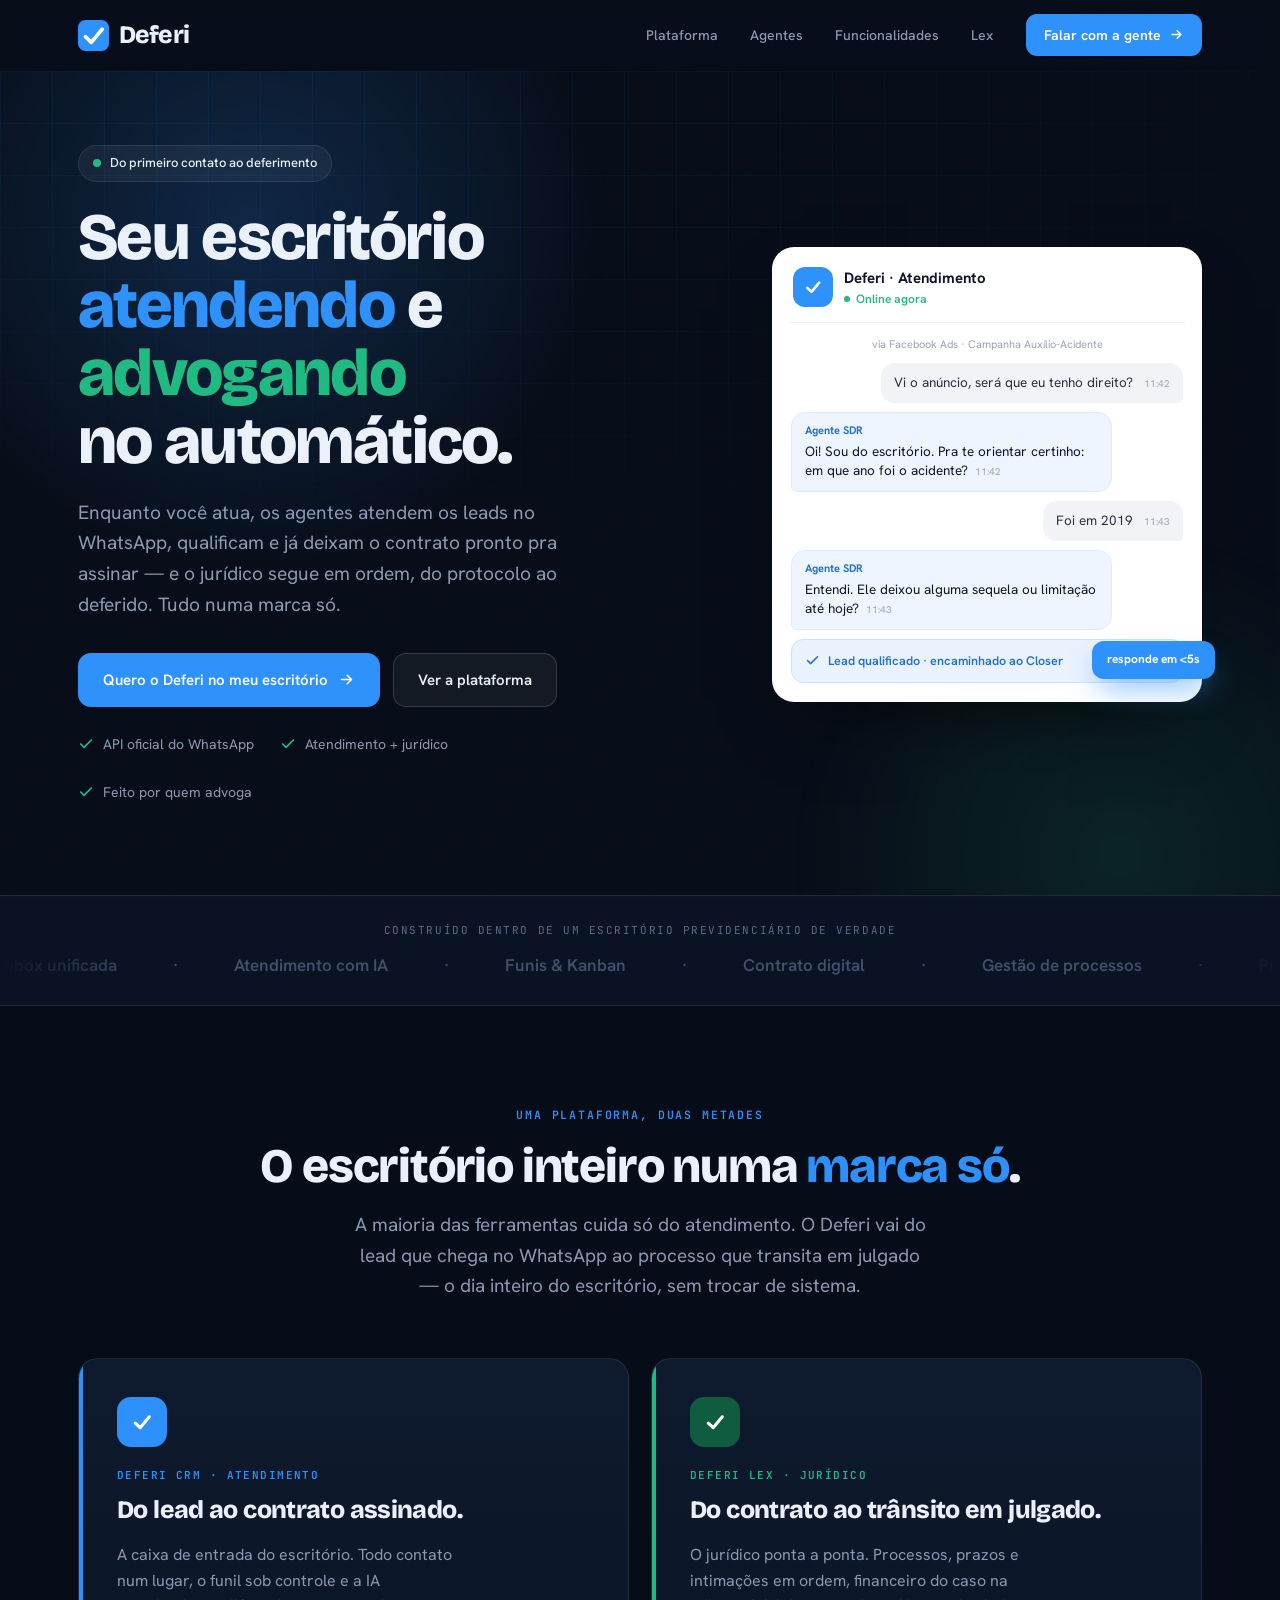
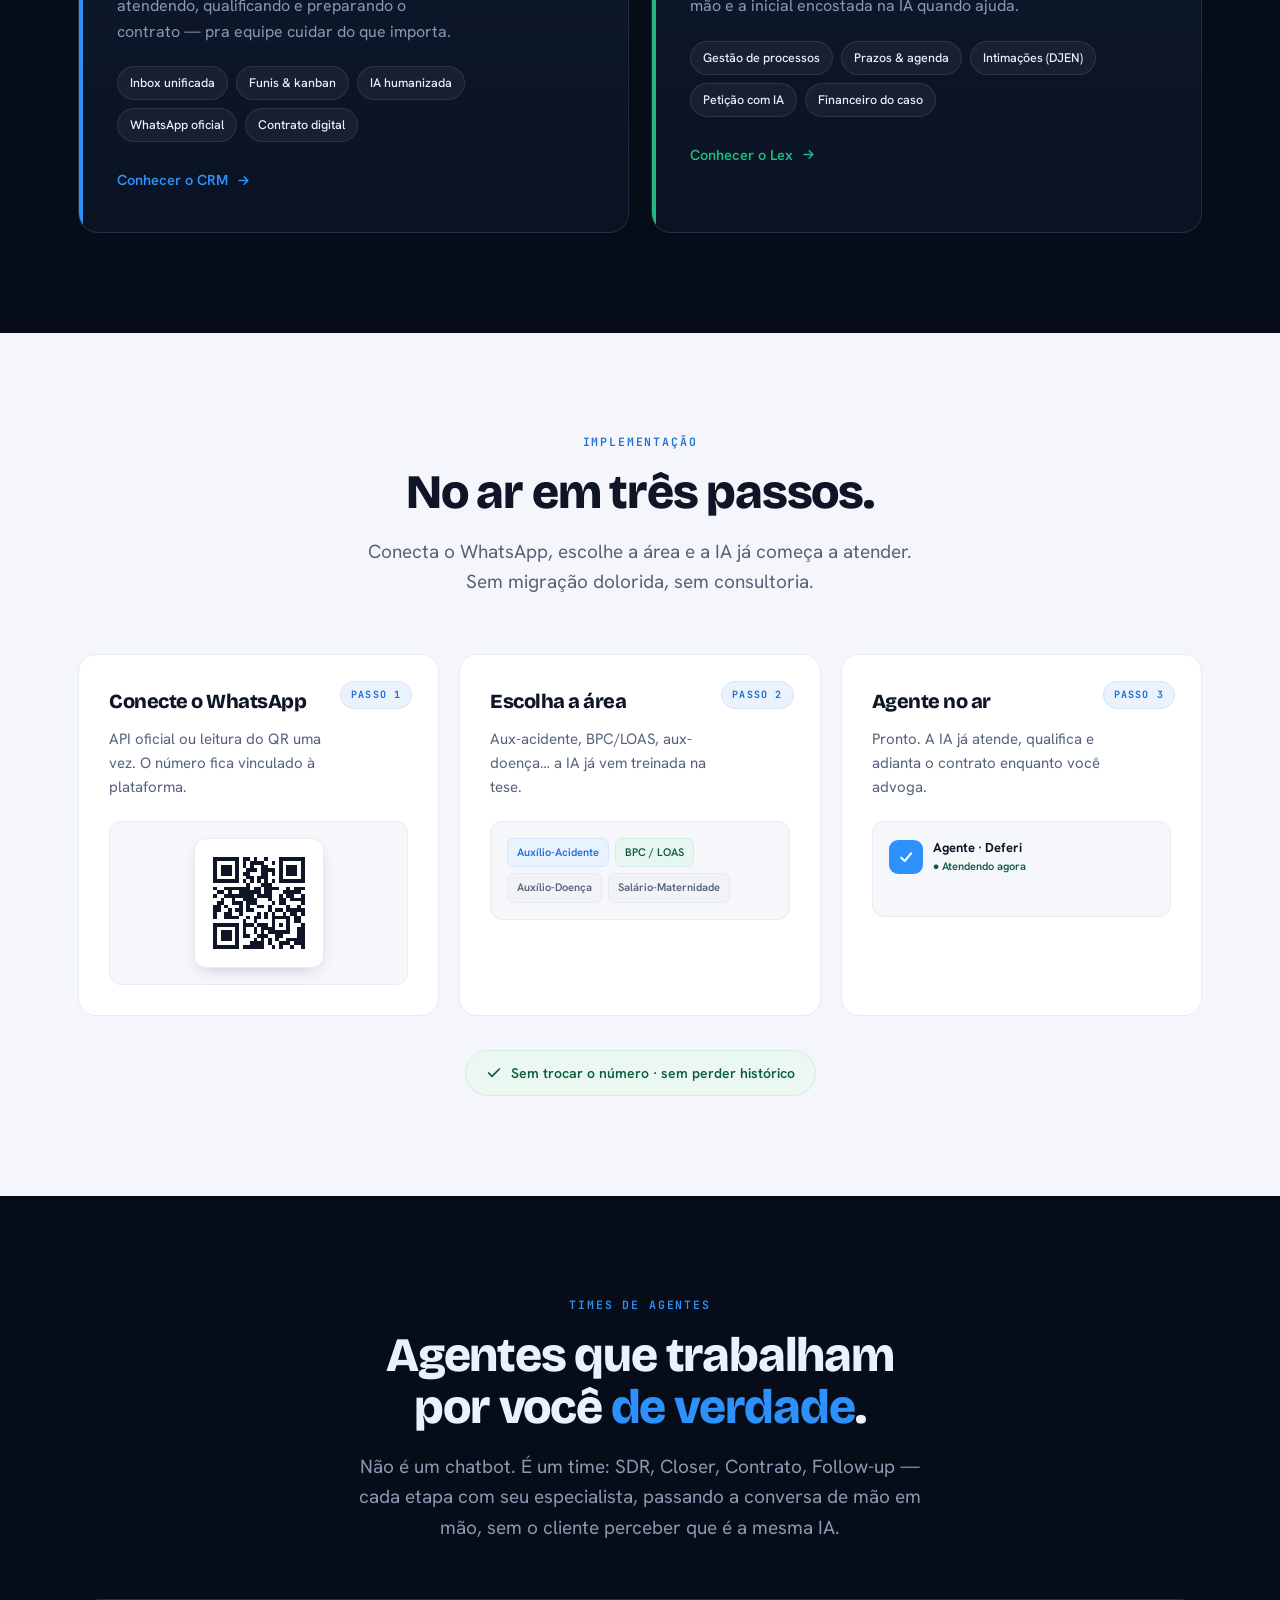
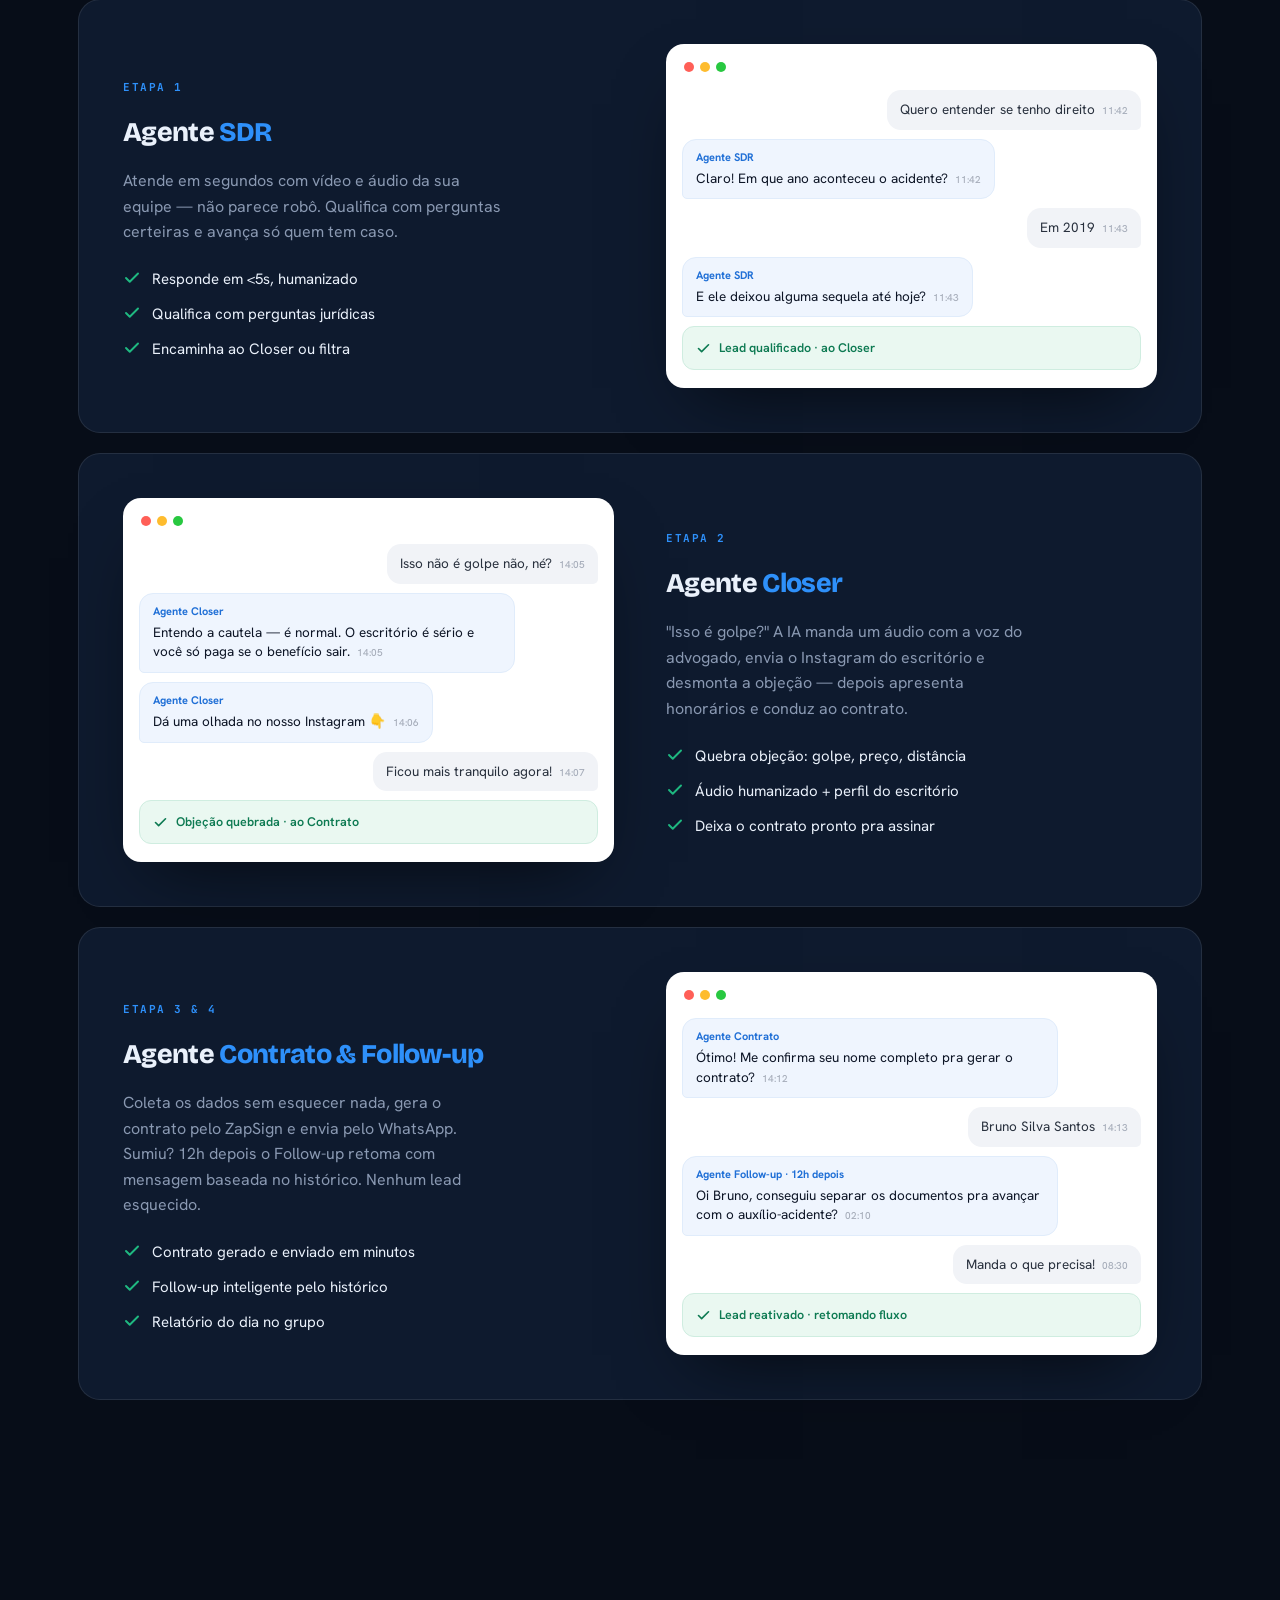
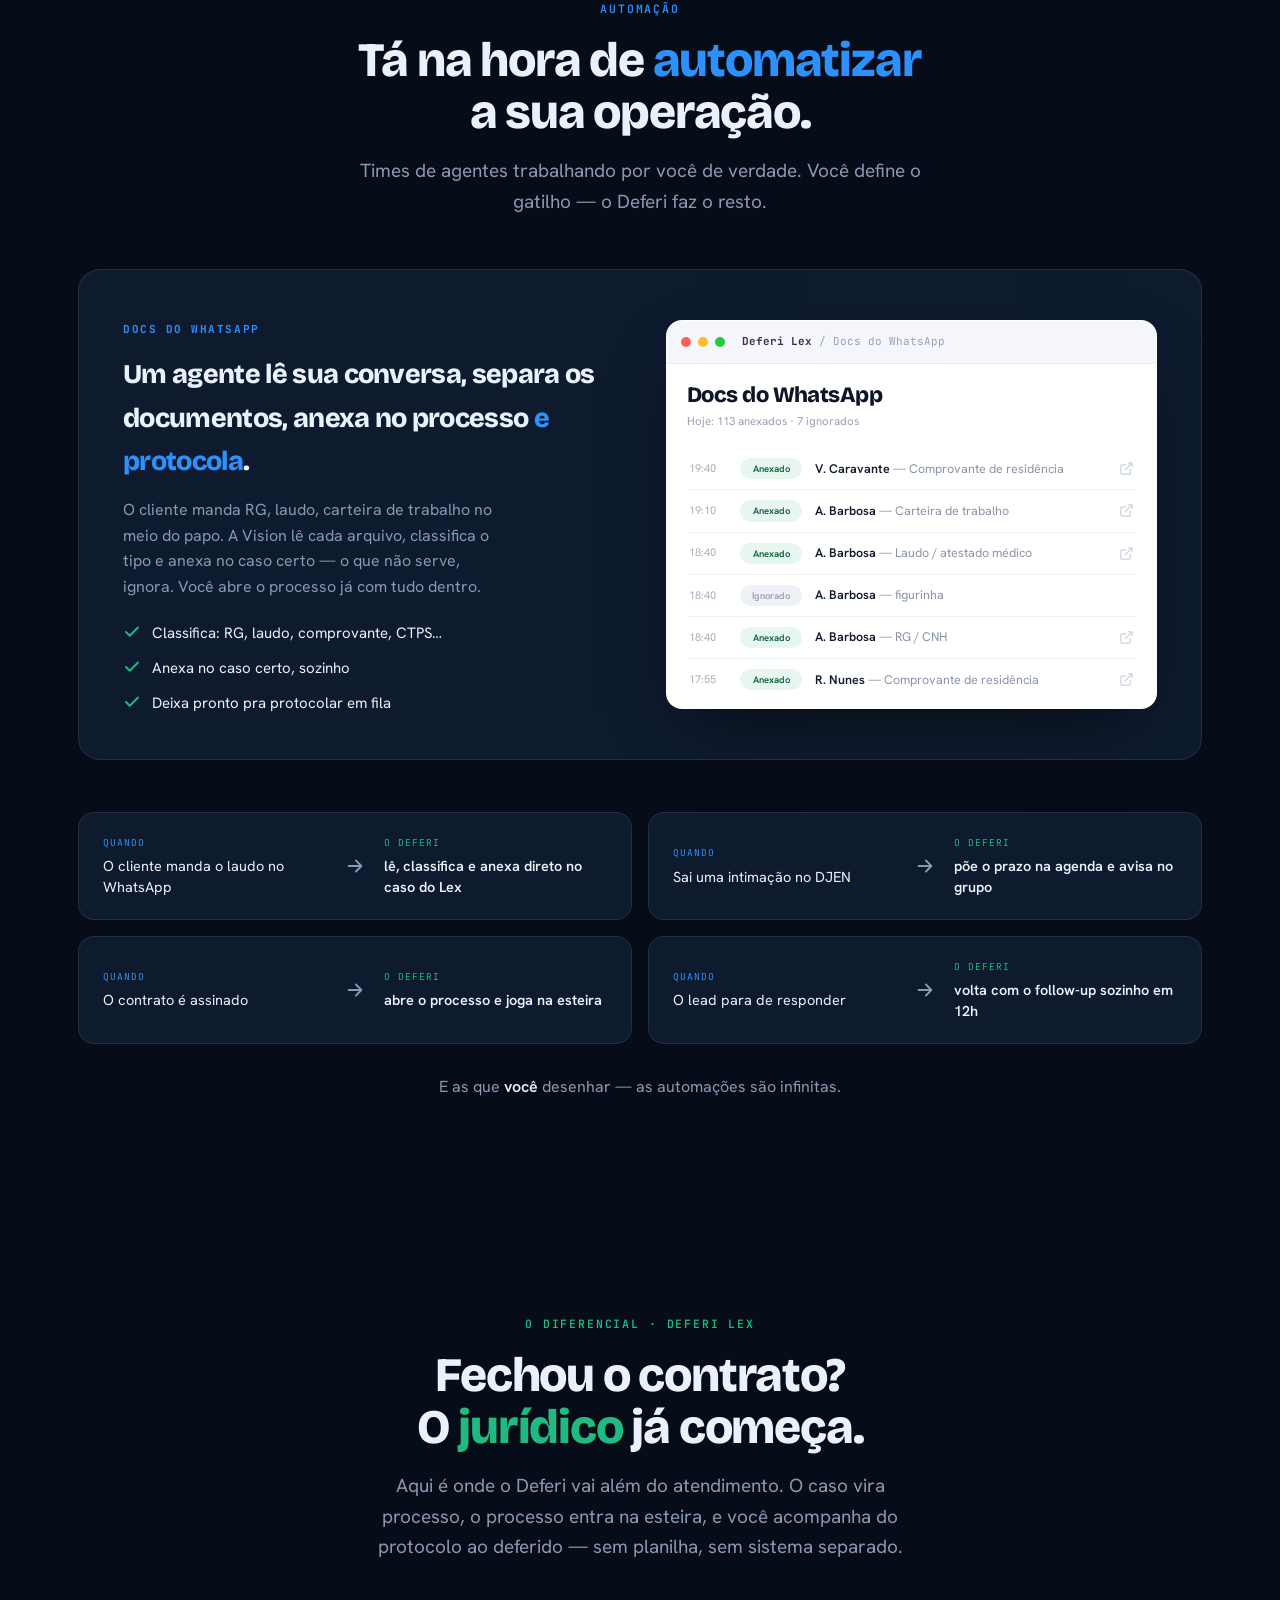
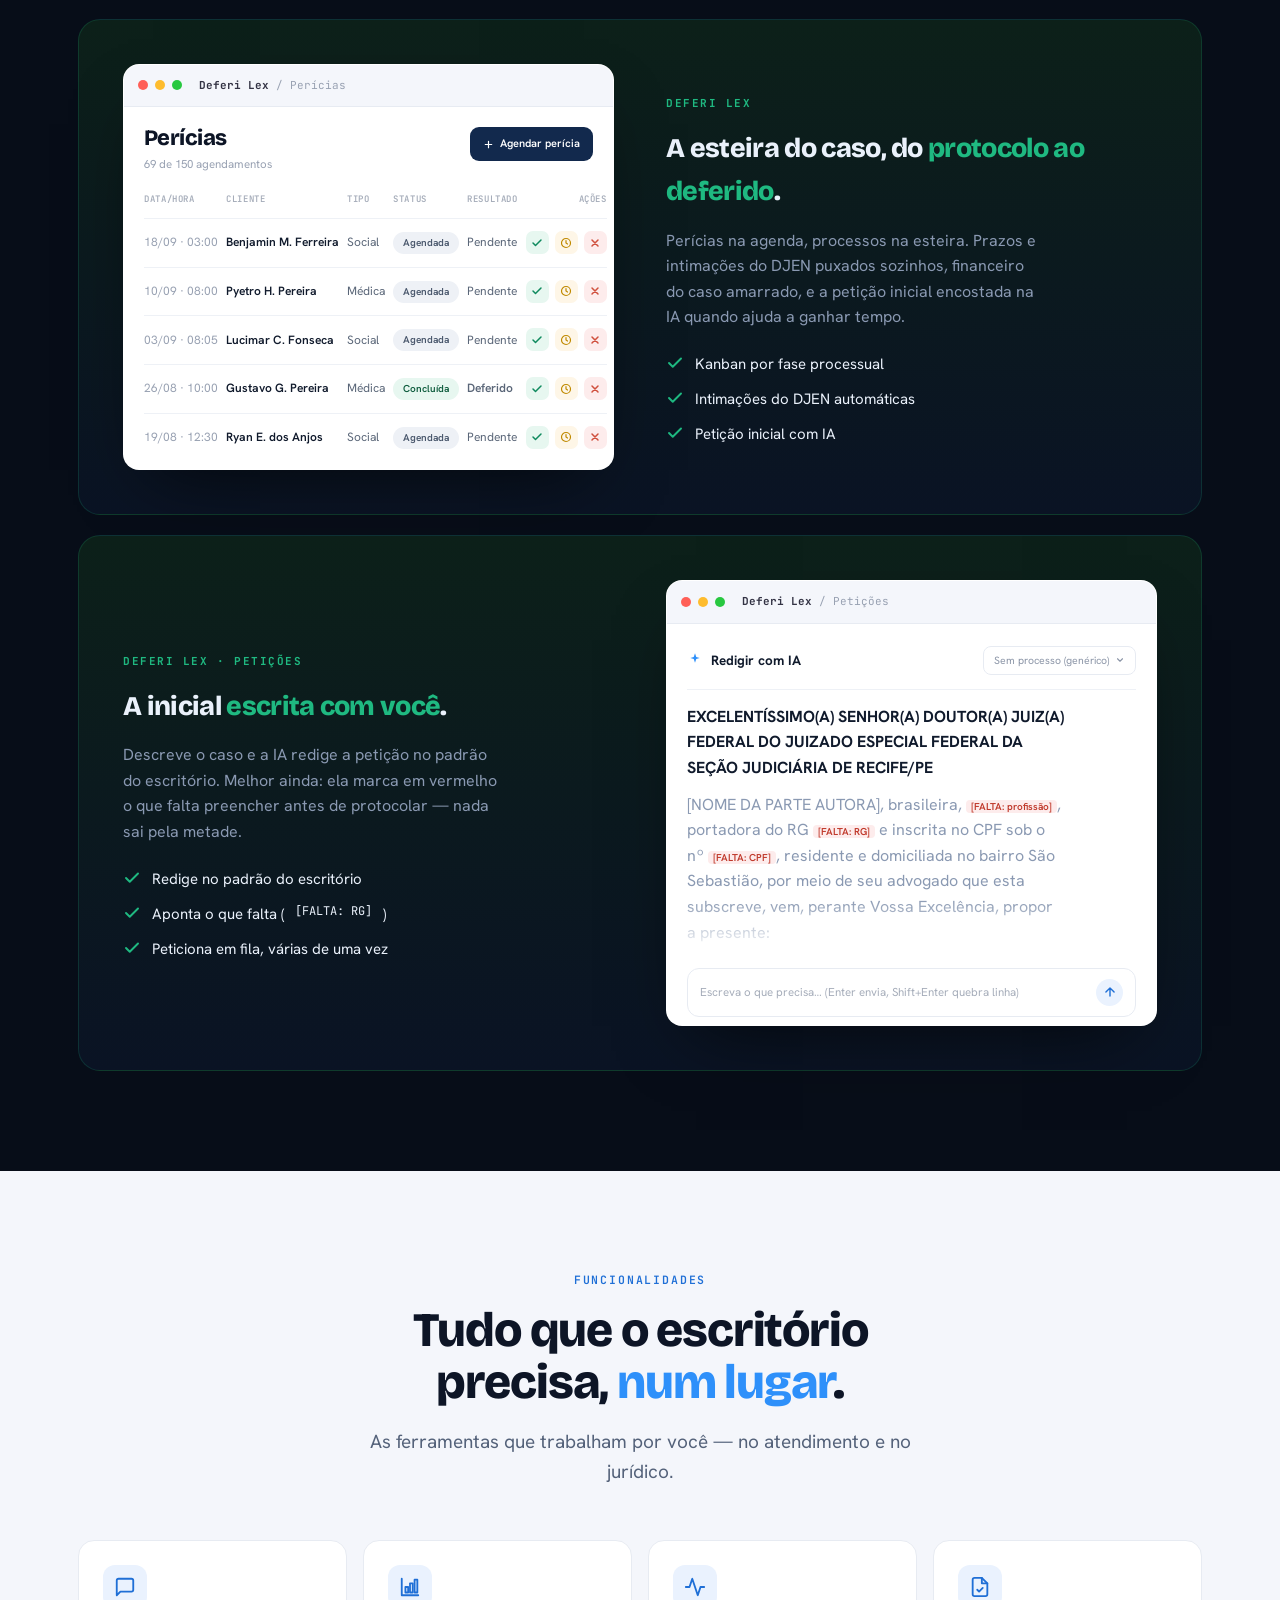
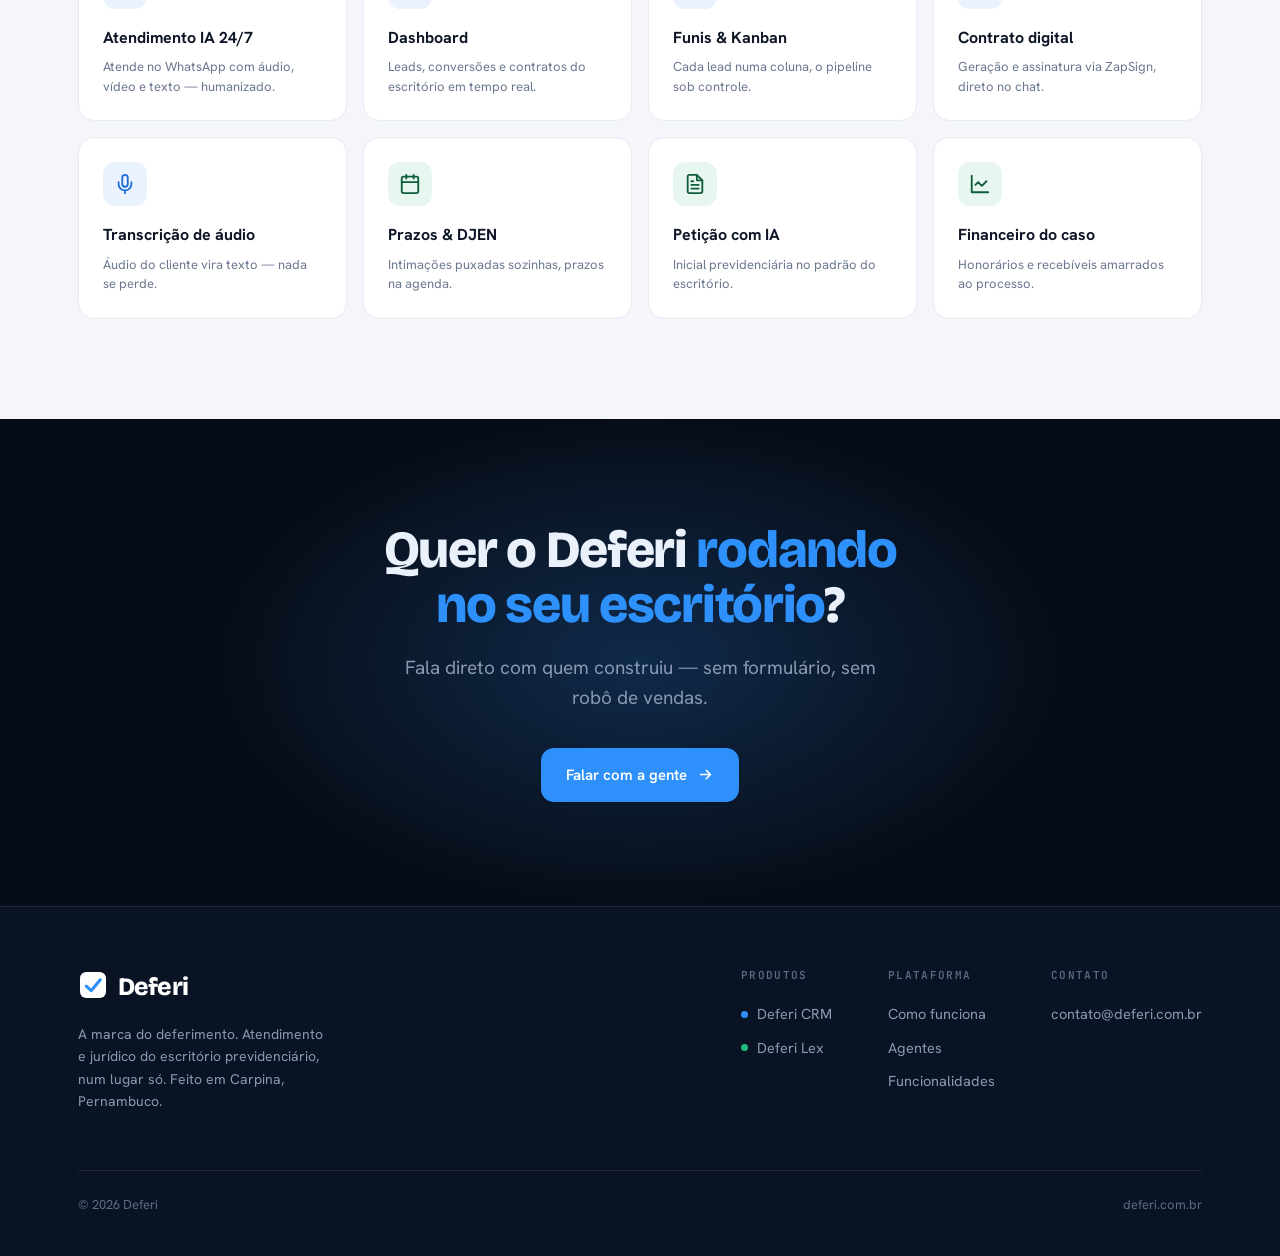
==== commit 94293e47: "QR code real (deferi.com.br) na etapa Conecte o WhatsApp Co-Authored-By: Claude Opus 4.8 <noreply@an" ====
--- a/index.html
+++ b/index.html
@@ -442,7 +442,9 @@
           <h3>Conecte o WhatsApp</h3>
           <p>API oficial ou leitura do QR uma vez. O número fica vinculado à plataforma.</p>
           <div class="mini" style="display:grid;place-items:center">
-            <svg width="72" height="72" viewBox="0 0 72 72"><rect width="72" height="72" rx="10" fill="#0d1526"/><g fill="#2E90FA"><rect x="12" y="12" width="14" height="14" rx="2"/><rect x="46" y="12" width="14" height="14" rx="2"/><rect x="12" y="46" width="14" height="14" rx="2"/><rect x="32" y="32" width="6" height="6"/><rect x="44" y="40" width="6" height="6"/><rect x="52" y="48" width="8" height="8"/><rect x="32" y="48" width="6" height="6"/></g></svg>
+            <div style="background:#fff;border:1px solid #E7EBF2;border-radius:12px;padding:11px;box-shadow:0 6px 18px -8px rgba(13,21,38,.28)">
+              <svg viewBox="0 0 29 29" width="106" height="106" shape-rendering="crispEdges" role="img" aria-label="QR code — deferi.com.br"><path stroke="#0d1526" d="M2 2.5h7m1 0h2m1 0h1m2 0h1m3 0h7m-25 1h1m5 0h1m1 0h1m1 0h4m2 0h1m1 0h1m5 0h1m-25 1h1m1 0h3m1 0h1m1 0h1m1 0h1m2 0h2m3 0h1m1 0h3m1 0h1m-25 1h1m1 0h3m1 0h1m2 0h3m1 0h4m1 0h1m1 0h3m1 0h1m-25 1h1m1 0h3m1 0h1m1 0h2m3 0h2m1 0h1m1 0h1m1 0h3m1 0h1m-25 1h1m5 0h1m2 0h2m1 0h3m3 0h1m5 0h1m-25 1h7m1 0h1m1 0h1m1 0h1m1 0h1m1 0h1m1 0h7m-16 1h1m3 0h3m-16 1h1m2 0h7m1 0h2m1 0h4m2 0h1m1 0h3m-24 1h2m1 0h1m2 0h6m1 0h2m3 0h5m-24 1h1m2 0h8m1 0h4m2 0h1m1 0h2m2 0h1m-23 1h1m2 0h1m2 0h4m3 0h1m2 0h2m1 0h4m-24 1h2m2 0h3m1 0h3m4 0h1m1 0h2m4 0h1m-25 1h2m1 0h1m3 0h1m1 0h1m2 0h2m1 0h1m4 0h1m2 0h1m-24 1h2m2 0h1m1 0h2m1 0h2m4 0h1m1 0h2m1 0h5m-25 1h1m2 0h2m2 0h1m4 0h1m1 0h1m1 0h1m2 0h1m1 0h2m1 0h1m-25 1h1m2 0h4m2 0h1m1 0h2m1 0h1m1 0h5m1 0h2m-16 1h1m2 0h1m4 0h1m3 0h1m1 0h2m-24 1h7m1 0h3m1 0h3m1 0h1m1 0h1m1 0h1m3 0h1m-25 1h1m5 0h1m1 0h1m2 0h1m1 0h4m3 0h1m2 0h2m-25 1h1m1 0h3m1 0h1m1 0h1m2 0h1m1 0h1m1 0h6m2 0h2m-25 1h1m1 0h3m1 0h1m1 0h2m2 0h3m2 0h2m4 0h2m-25 1h1m1 0h3m1 0h1m4 0h1m1 0h1m1 0h1m1 0h1m2 0h5m-25 1h1m5 0h1m3 0h4m1 0h1m2 0h3m1 0h3m-25 1h7m1 0h6m2 0h1m1 0h1m2 0h1m2 0h1"/></svg>
+            </div>
           </div>
         </div>
         <div class="step reveal">
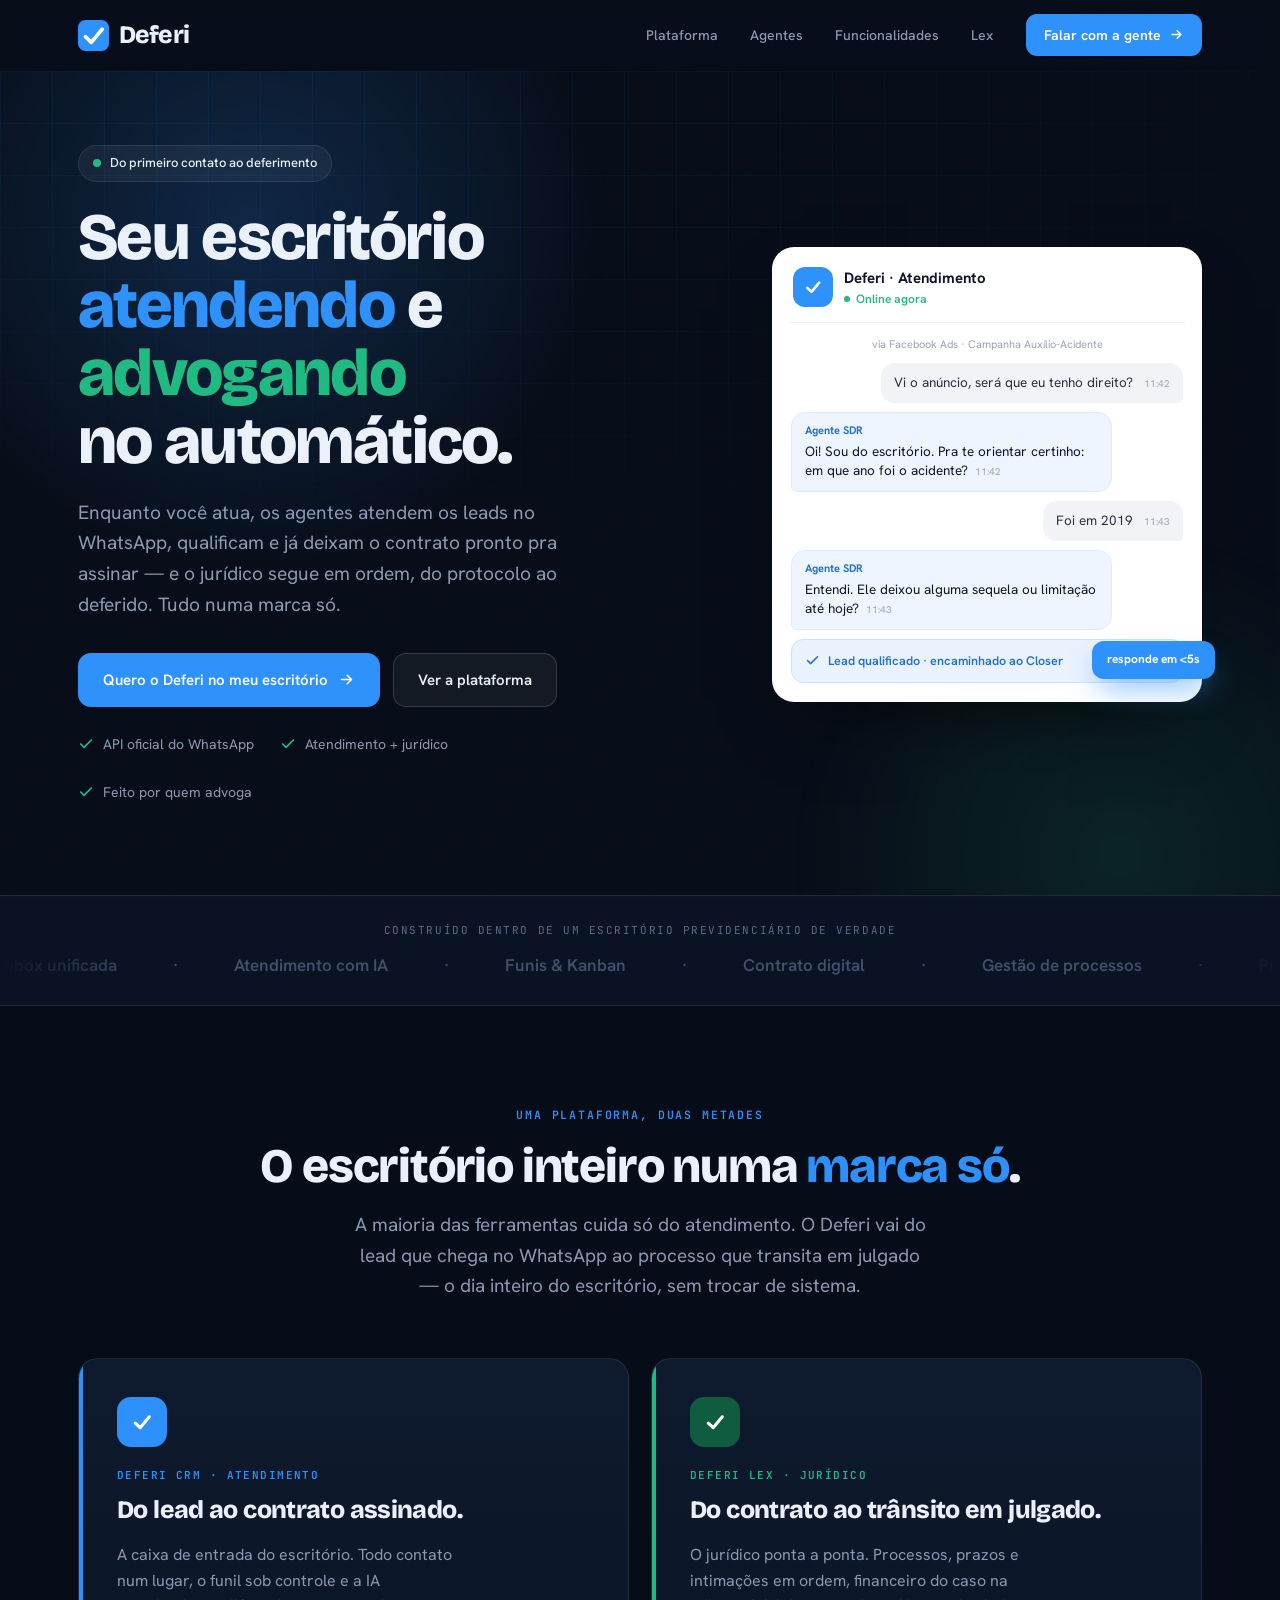
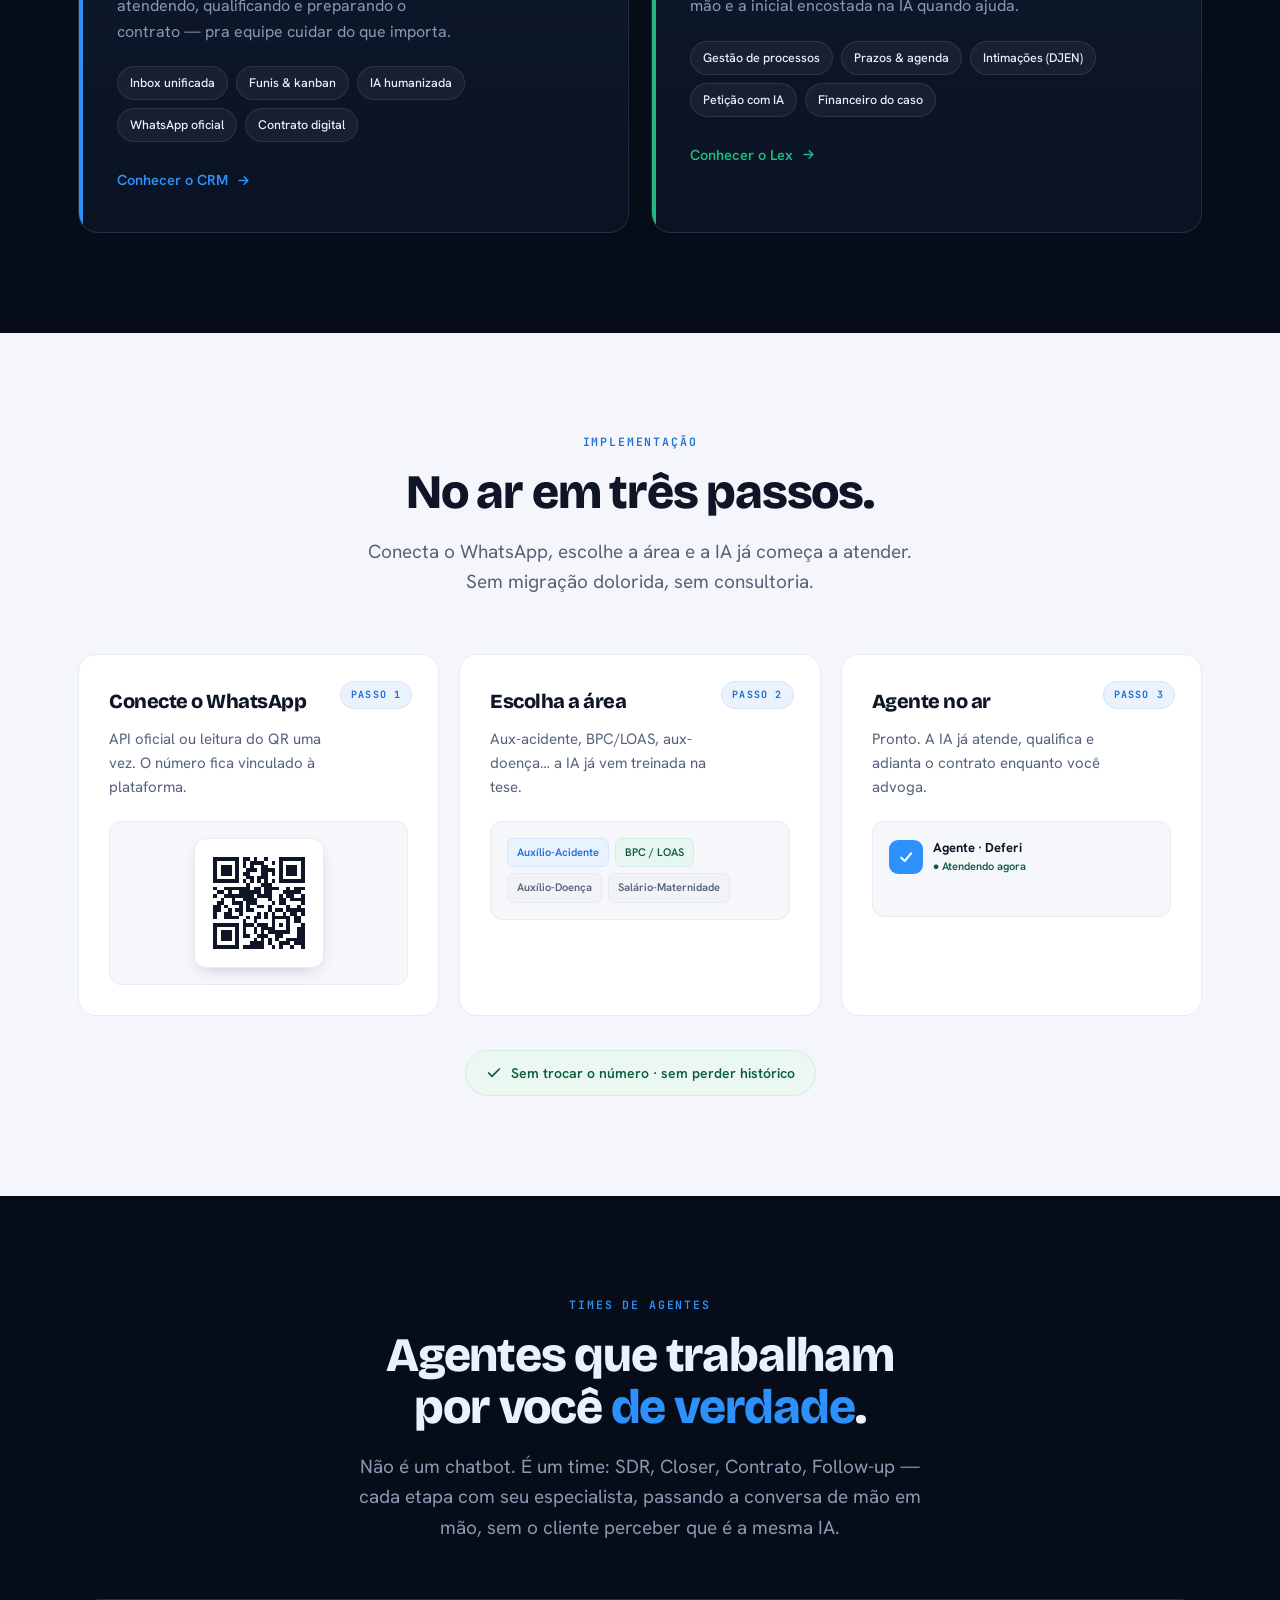
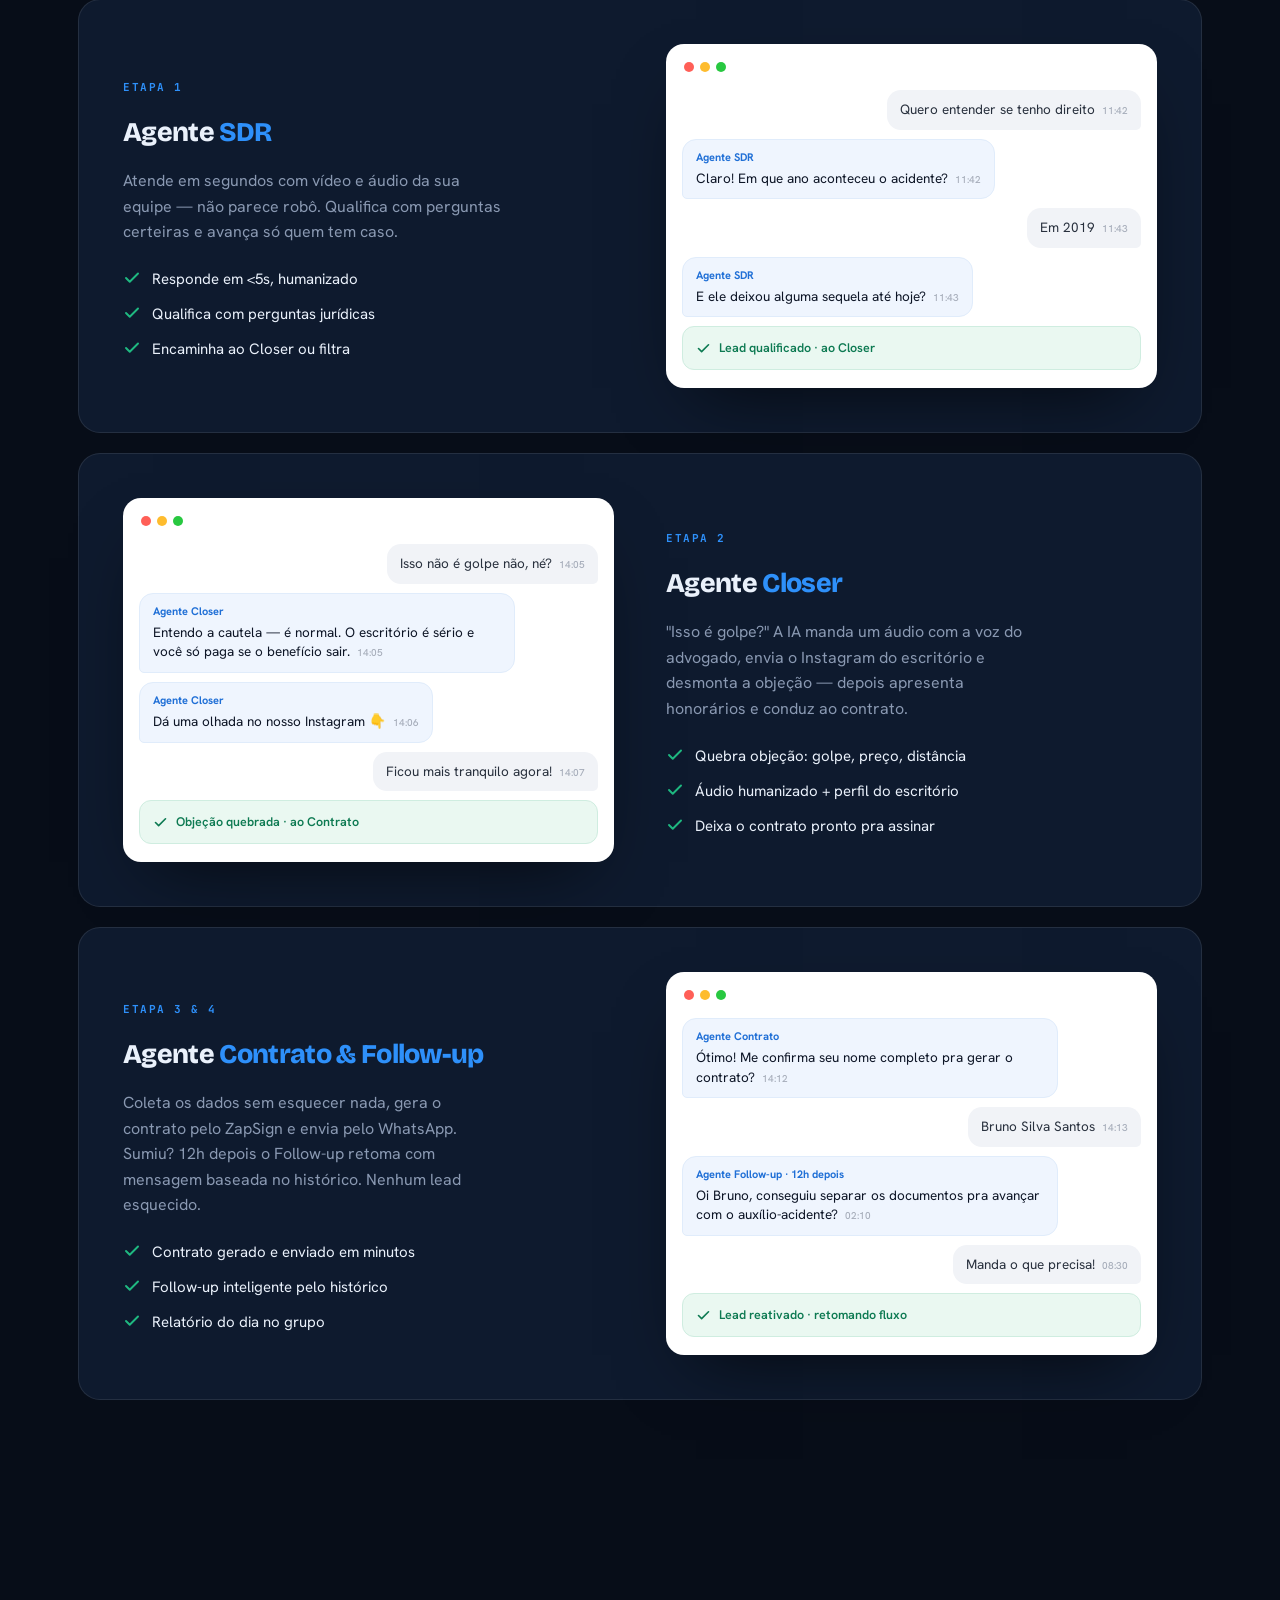
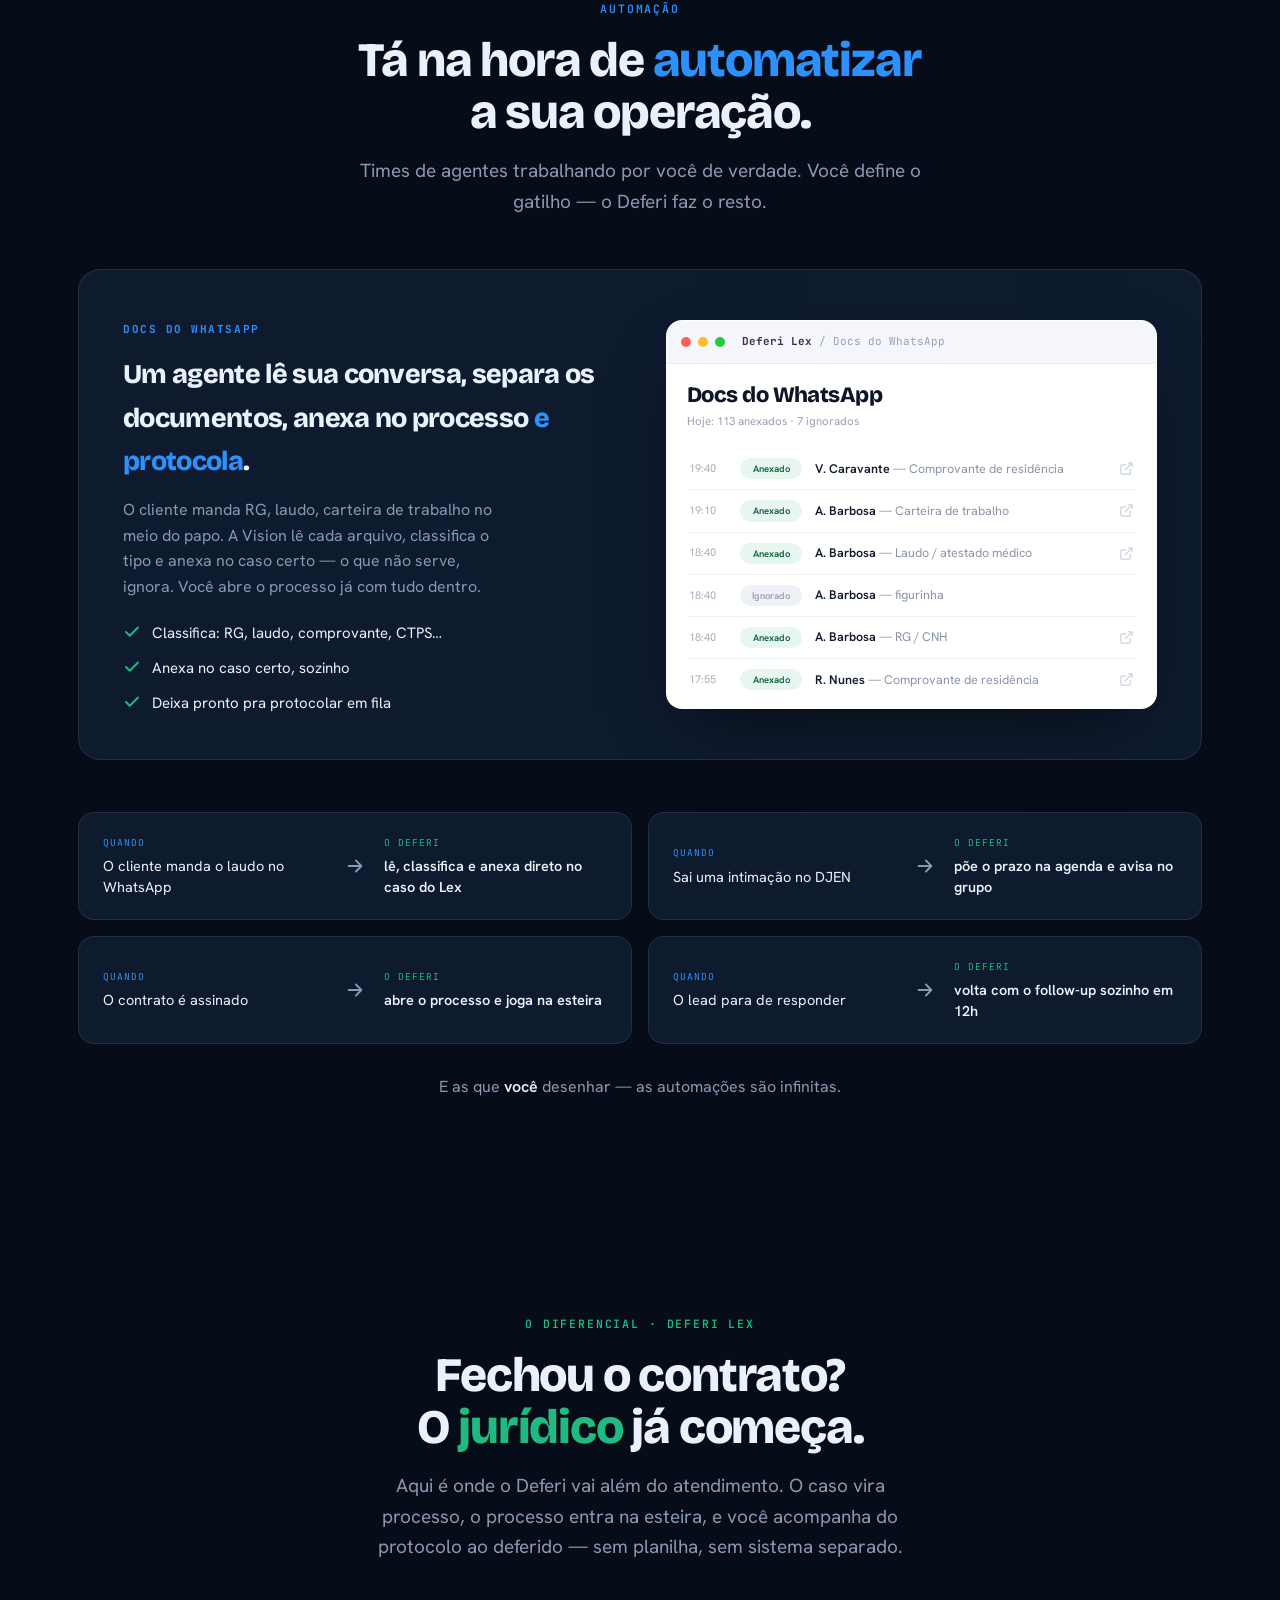
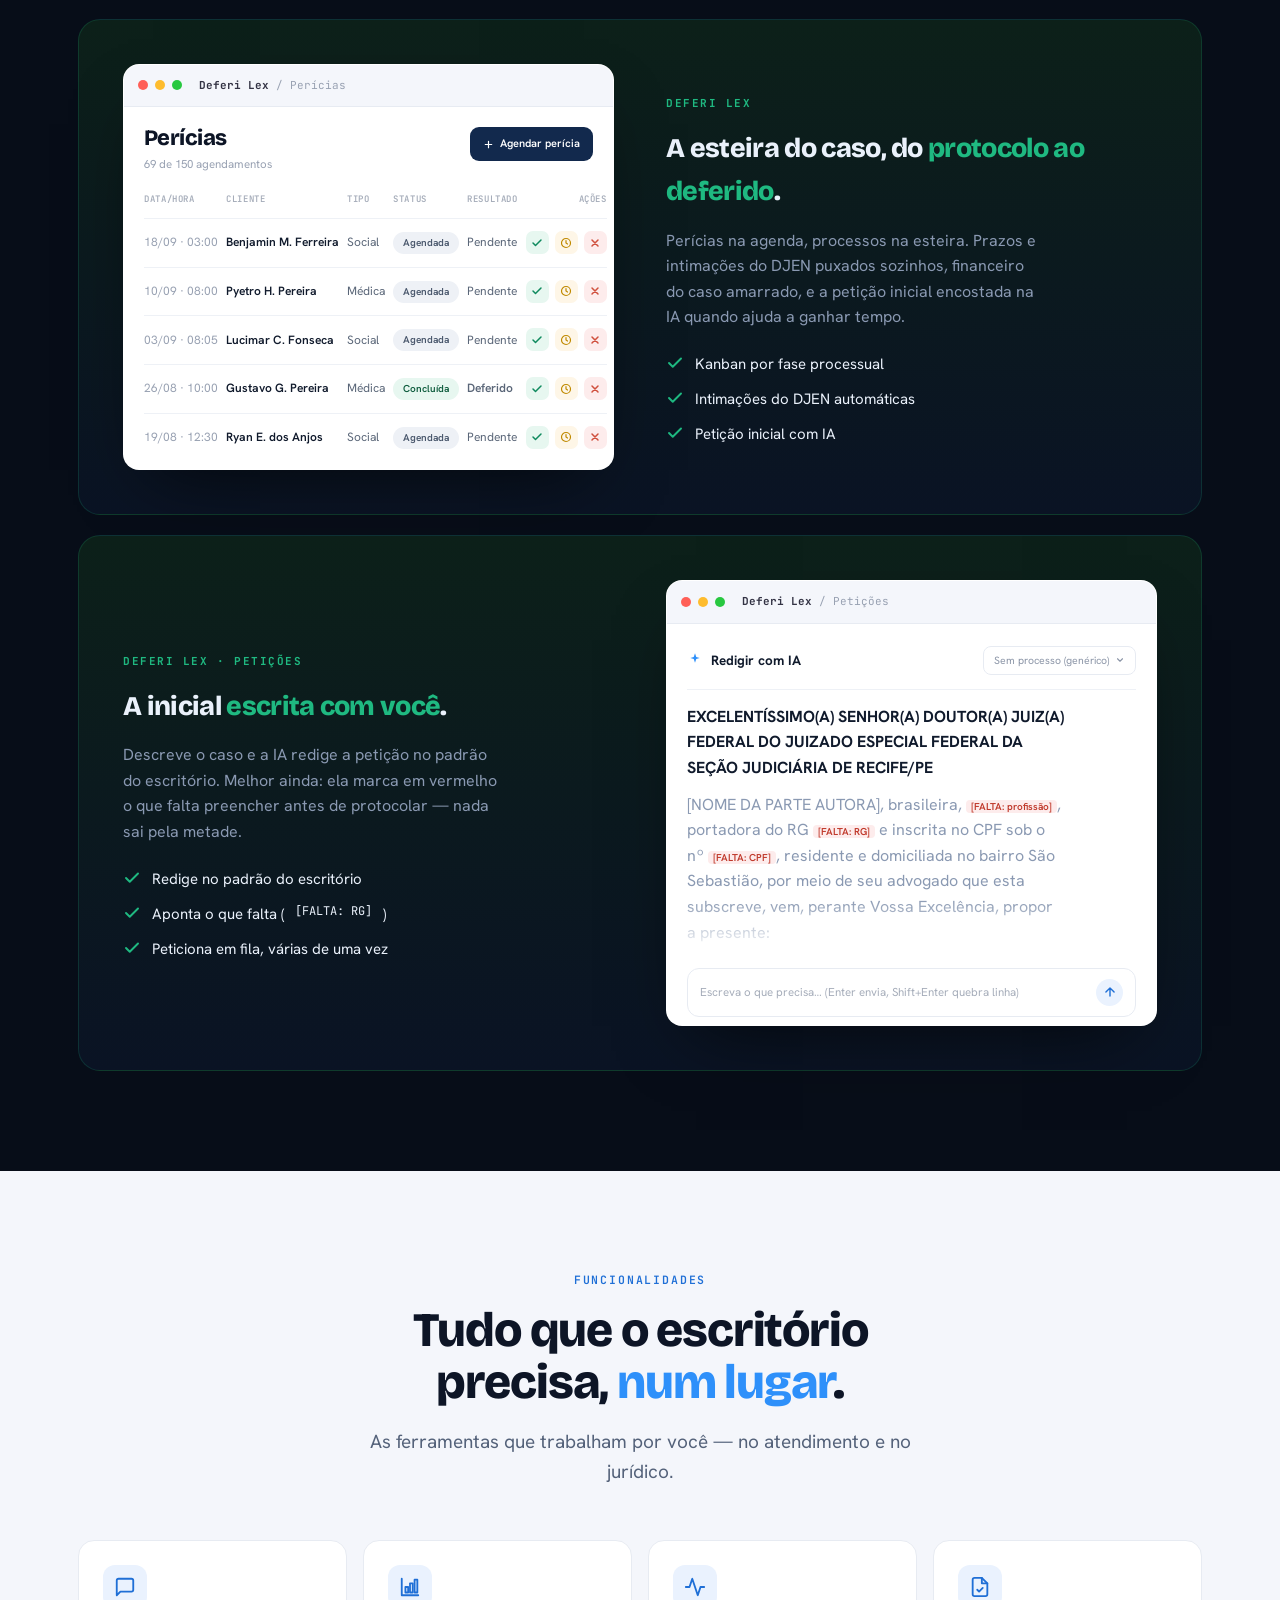
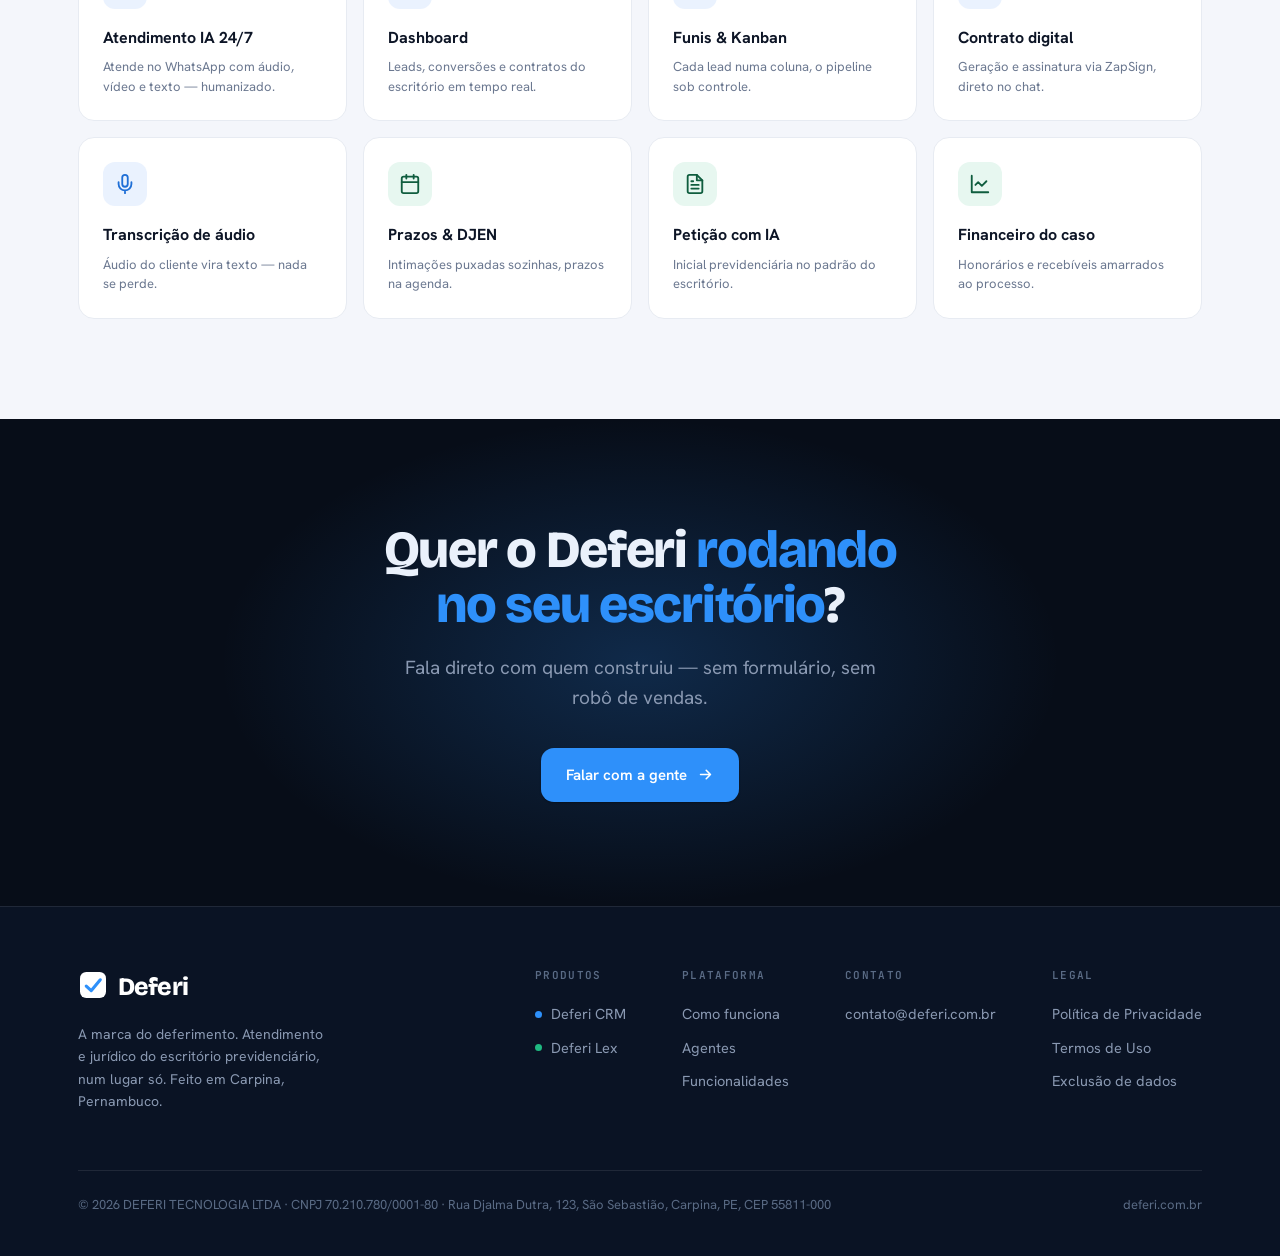
==== commit 631c0470: "Páginas de privacidade, termos e exclusão de dados da Deferi Tecnologia Rodapé da página inicial com" ====
--- a/index.html
+++ b/index.html
@@ -757,9 +757,14 @@
         <div class="fcol"><h4>Contato</h4>
           <a href="mailto:contato@deferi.com.br">contato@deferi.com.br</a>
         </div>
-      </div>
-    </div>
-    <div class="foot-bot"><span>© 2026 Deferi</span><span>deferi.com.br</span></div>
+        <div class="fcol"><h4>Legal</h4>
+          <a href="privacidade.html">Política de Privacidade</a>
+          <a href="termos.html">Termos de Uso</a>
+          <a href="exclusao-de-dados.html">Exclusão de dados</a>
+        </div>
+      </div>
+    </div>
+    <div class="foot-bot"><span>© 2026 DEFERI TECNOLOGIA LTDA · CNPJ 70.210.780/0001-80 · Rua Djalma Dutra, 123, São Sebastião, Carpina, PE, CEP 55811-000</span><span>deferi.com.br</span></div>
   </div>
 </footer>
 
